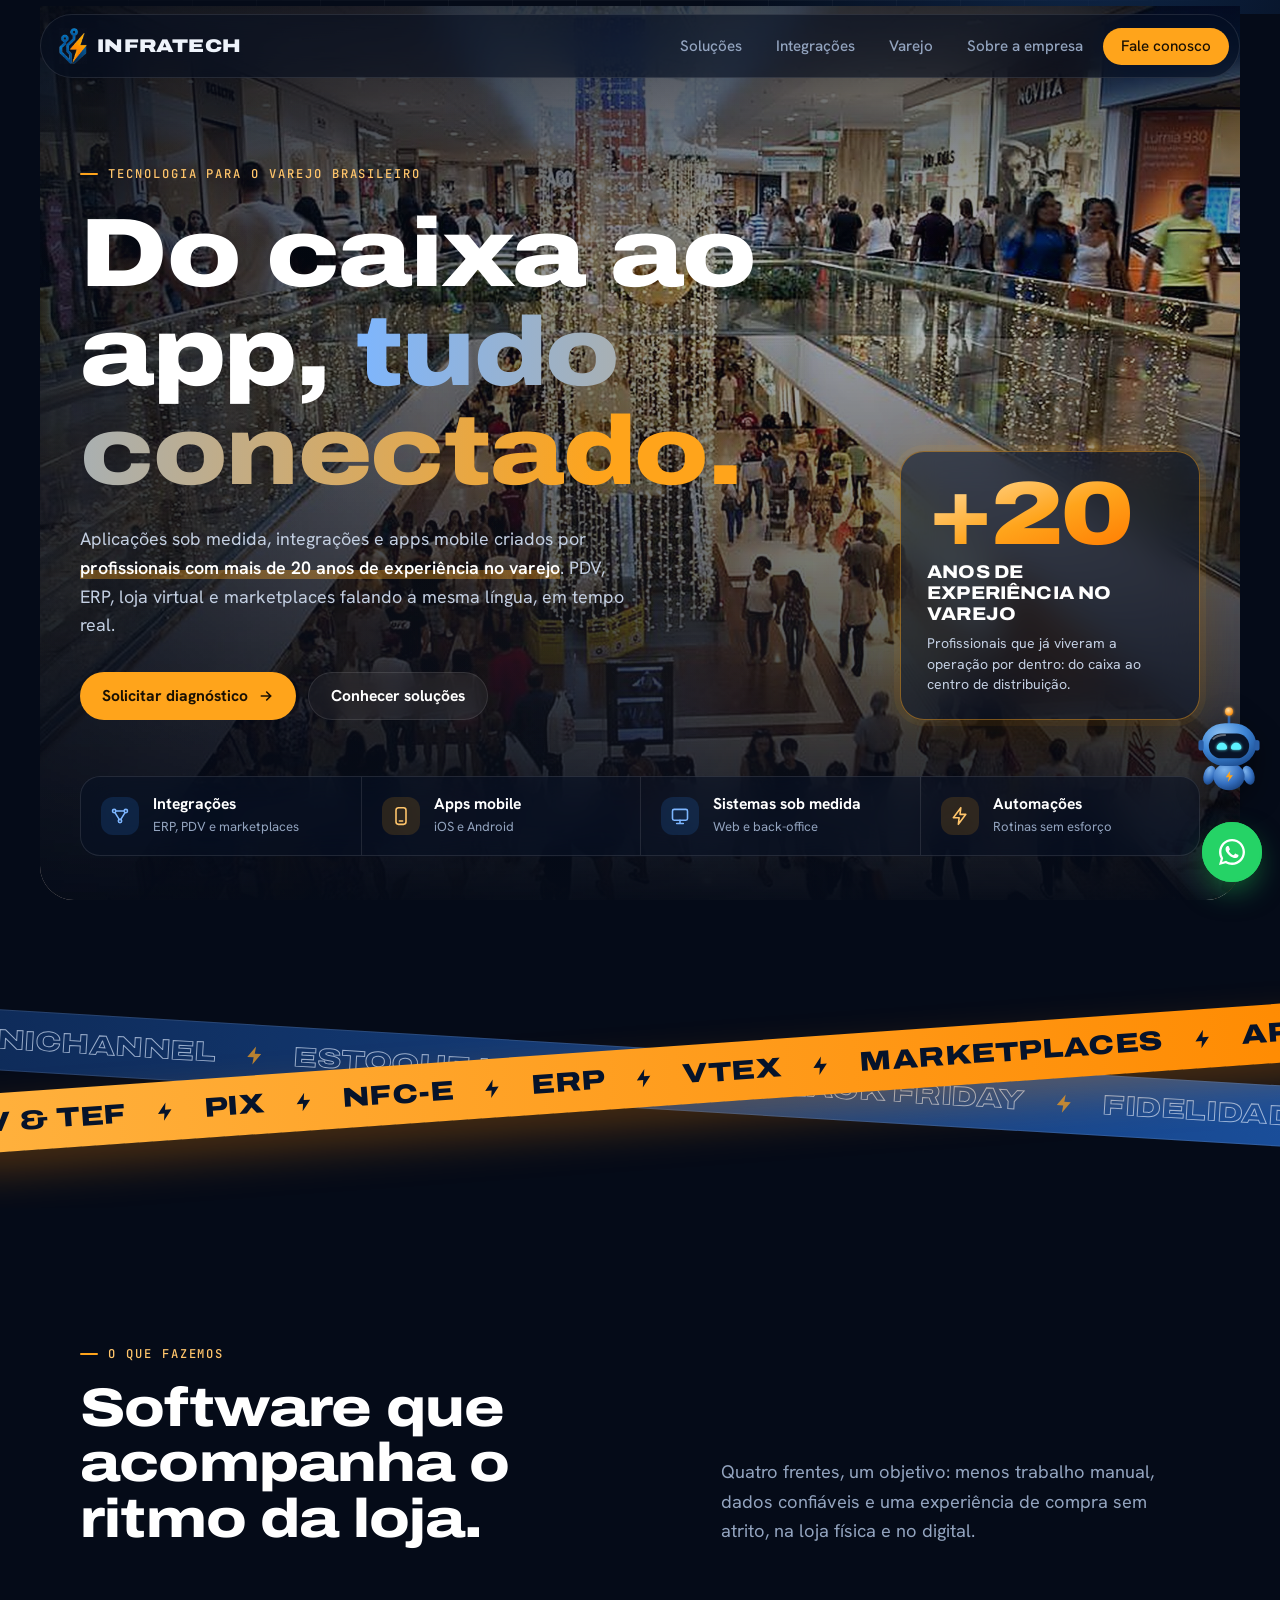
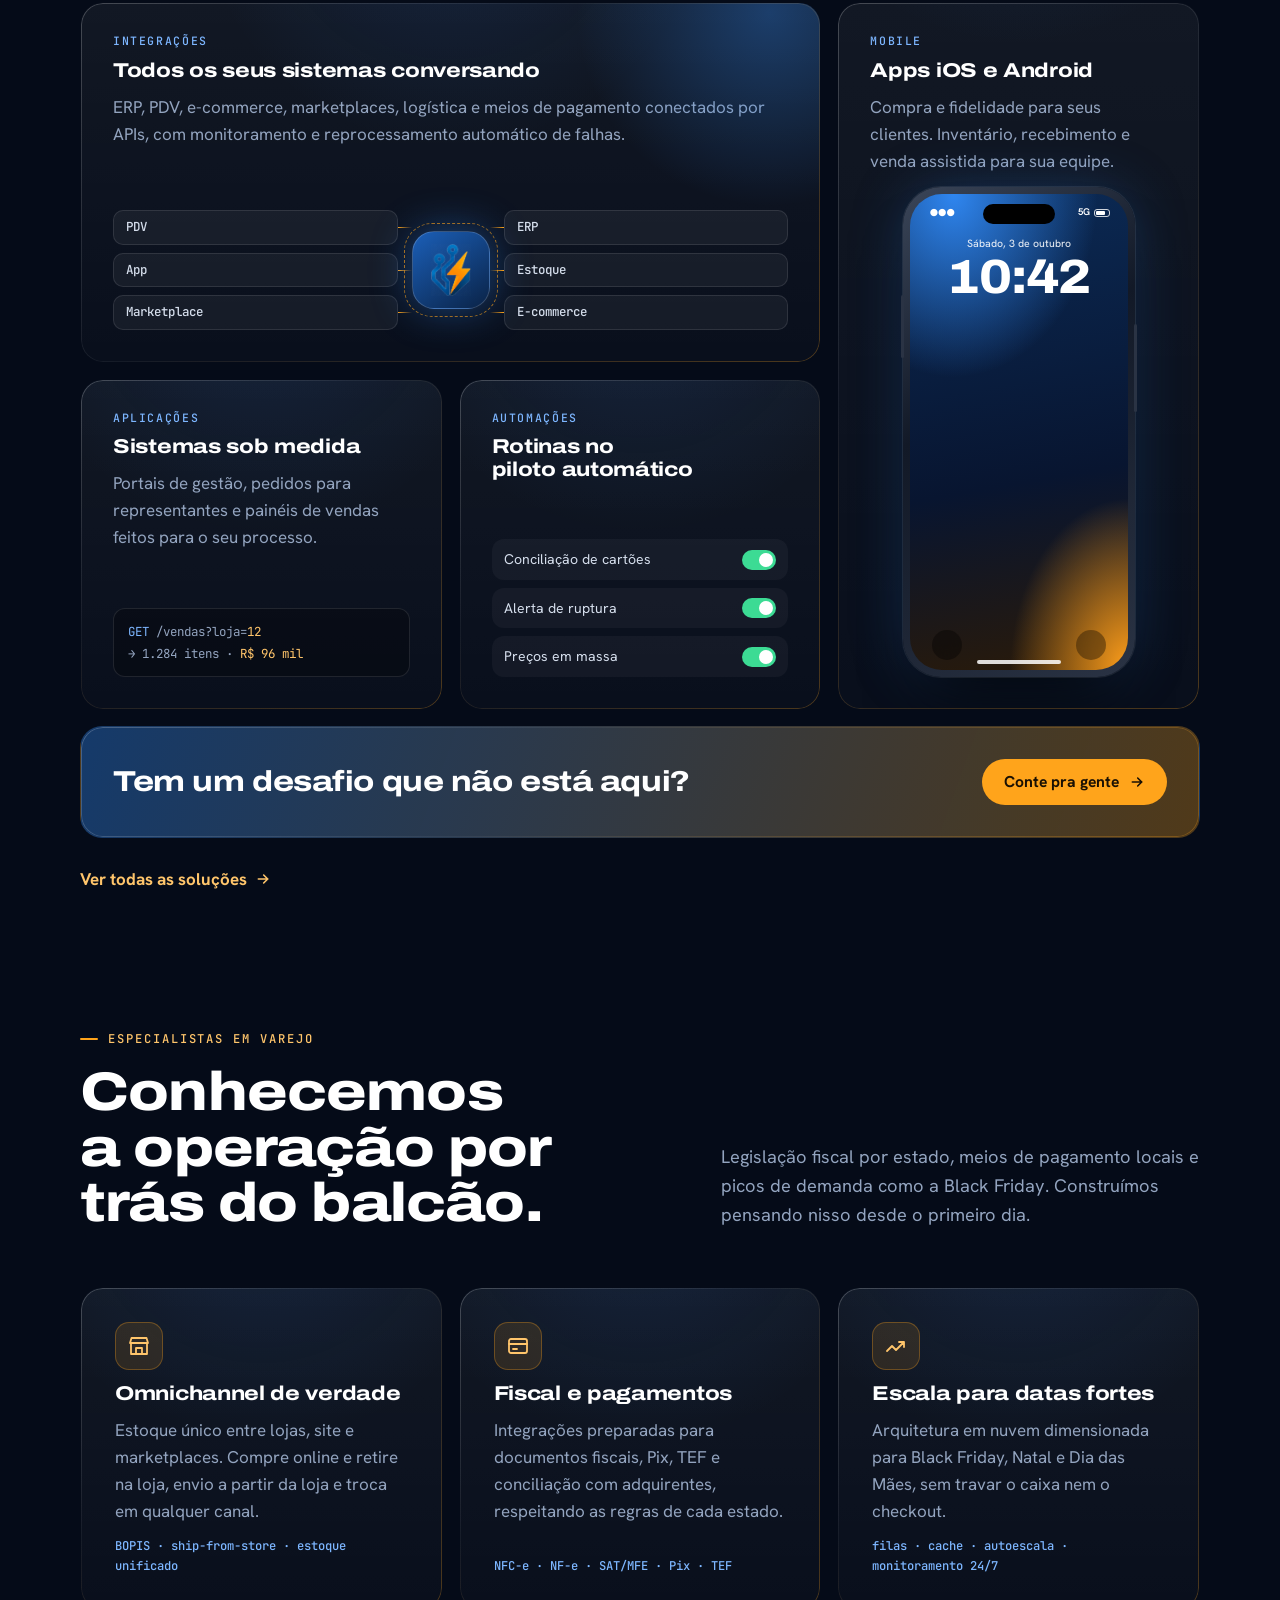
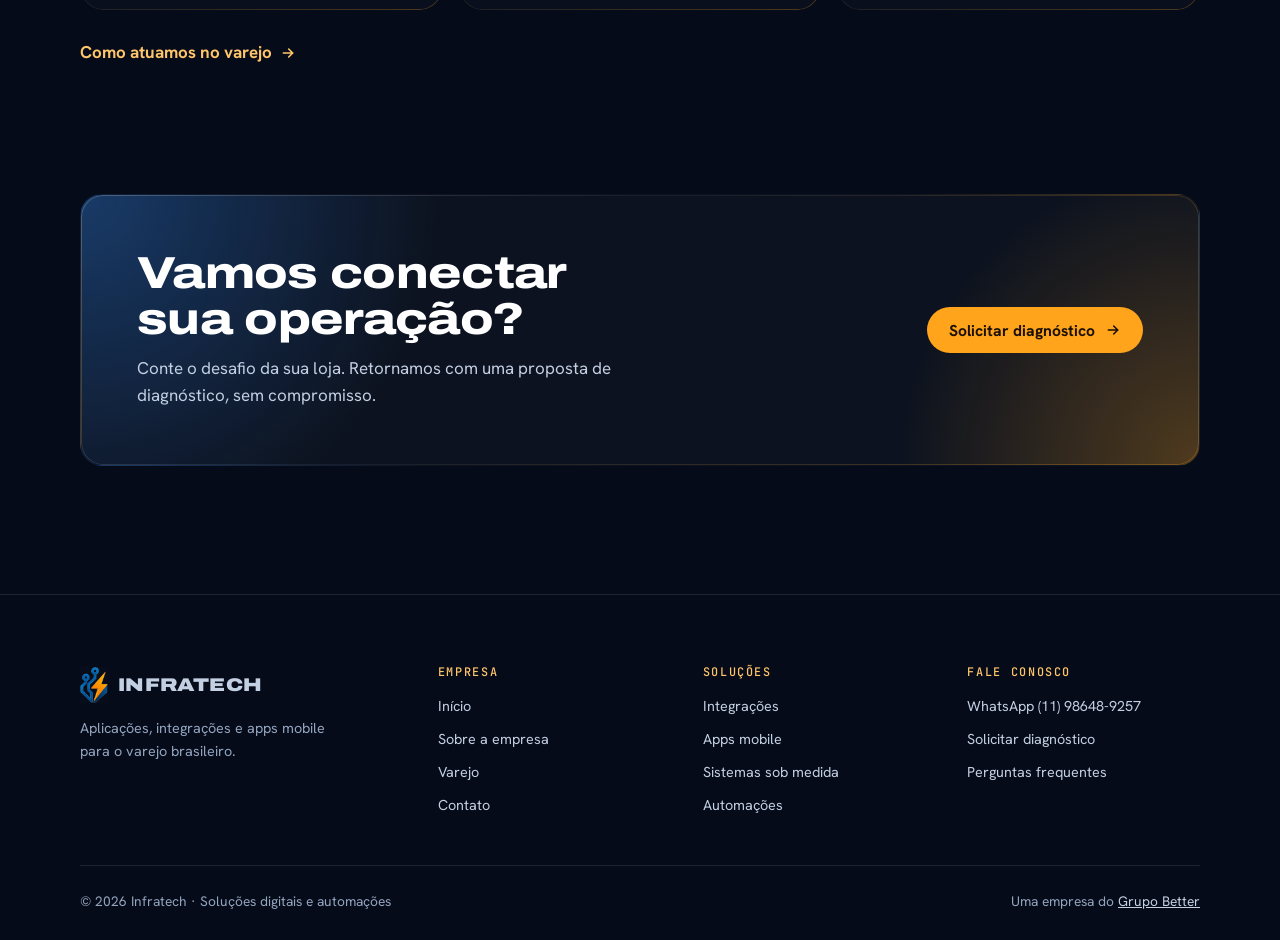
==== index.html @ d36007a4 "Site Infratech: versão para Netlify Páginas estáticas, assistente com IA em netlify/functions/chat.m" ====
<!doctype html>
<html lang="pt-BR">
<head>
<meta charset="utf-8">
<meta name="viewport" content="width=device-width, initial-scale=1, viewport-fit=cover">
<title>Infratech — Soluções Digitais e Automações para o Varejo</title>
<meta name="description" content="Infratech desenvolve aplicações, integrações e aplicativos mobile para o varejo brasileiro: PDV, ERP, e-commerce, marketplaces, Pix e NFC-e conectados.">
<meta property="og:title" content="Infratech — Soluções Digitais e Automações para o Varejo">
<meta property="og:description" content="Infratech desenvolve aplicações, integrações e aplicativos mobile para o varejo brasileiro: PDV, ERP, e-commerce, marketplaces, Pix e NFC-e conectados.">
<meta property="og:type" content="website">
<meta property="og:locale" content="pt_BR">
<meta name="theme-color" content="#050B18">
<link rel="icon" type="image/png" href="assets/favicon.png">
<link rel="preconnect" href="https://fonts.googleapis.com">
<link rel="preconnect" href="https://fonts.gstatic.com" crossorigin>
<link rel="stylesheet" href="https://fonts.googleapis.com/css2?family=Archivo:wdth,wght@100..125,500..900&family=Hanken+Grotesk:wght@400;500;600&family=JetBrains+Mono:wght@400;500&display=swap">
<link rel="stylesheet" href="assets/css/style.css">
</head>
<body>
<div class="aura" aria-hidden="true"></div>

<header>
  <div class="nav">
    <a class="brand" href="index.html" aria-label="Infratech, página inicial">
      <img src="assets/icone-infratech.png" alt="" width="28" height="36">
      <b>INFRATECH</b>
    </a>
    <nav class="links" id="menu" aria-label="Principal">
      <a href="solucoes.html">Soluções</a>
      <a href="integracoes.html">Integrações</a>
      <a href="varejo.html">Varejo</a>
      <a href="sobre.html">Sobre a empresa</a>
      <a class="btn btn-volt" href="contato.html">Fale conosco</a>
    </nav>
    <button class="menu-btn" type="button" aria-label="Abrir menu" aria-controls="menu" aria-expanded="false">
      <svg class="ic-menu" viewBox="0 0 24 24"><path d="M4 7h16M4 12h16M4 17h16"/></svg>
      <svg class="ic-close" viewBox="0 0 24 24"><path d="M6 6l12 12M18 6L6 18"/></svg>
    </button>
  </div>
</header>

<main>
  <div class="hero">
    <div class="stage">
      <div class="stage-media" aria-hidden="true">
        <div class="zoom"><img class="base" src="assets/banner-shopping.jpg" alt=""><canvas class="twinkle"></canvas></div>
        <!-- Opcional: salve um vídeo em assets/banner-shopping.mp4 e ele substitui a foto automaticamente -->
        <video id="banner-video" autoplay muted loop playsinline preload="metadata" poster="assets/banner-shopping.jpg">
          <source src="assets/banner-shopping.mp4" type="video/mp4">
        </video>
      </div>
      <div class="streaks" aria-hidden="true"></div>

      <div class="hero-in">
        <div class="hero-top">
        <div>
          <p class="eyebrow">Tecnologia para o varejo brasileiro</p>
          <h1>Do caixa ao app, <span class="grad">tudo conectado.</span></h1>
          <p class="lede">Aplicações sob medida, integrações e apps mobile criados por <strong>profissionais com mais de 20 anos de experiência no varejo</strong>. PDV, ERP, loja virtual e marketplaces falando a mesma língua, em tempo real.</p>
          <div class="cta-row">
            <a class="btn btn-volt" href="contato.html">Solicitar diagnóstico
              <svg width="16" height="16" viewBox="0 0 24 24" fill="none" stroke="currentColor" stroke-width="2.4" stroke-linecap="round" aria-hidden="true"><path d="M5 12h14M13 6l6 6-6 6"/></svg></a>
            <a class="btn btn-glass" href="solucoes.html">Conhecer soluções</a>
          </div>
        </div>
          <aside class="xp" aria-label="Mais de 20 anos de experiência no varejo">
            <span class="xp-num">+20</span>
            <span class="xp-txt"><b>anos de experiência no varejo</b><small>Profissionais que já viveram a operação por dentro: do caixa ao centro de distribuição.</small></span>
          </aside>
        </div>

        <nav class="pillars" aria-label="Serviços">
          <a href="integracoes.html"><svg viewBox="0 0 24 24"><circle cx="5" cy="6" r="2"/><circle cx="19" cy="6" r="2"/><circle cx="12" cy="18" r="2"/><path d="M7 6h10M6 8l5 8M18 8l-5 8"/></svg><span><b>Integrações</b><small>ERP, PDV e marketplaces</small></span></a>
          <a href="solucoes.html#mobile"><svg viewBox="0 0 24 24"><rect x="6" y="2" width="12" height="20" rx="3"/><path d="M10 18h4"/></svg><span><b>Apps mobile</b><small>iOS e Android</small></span></a>
          <a href="solucoes.html#sistemas"><svg viewBox="0 0 24 24"><rect x="3" y="4" width="18" height="13" rx="2"/><path d="M8 21h8M12 17v4"/></svg><span><b>Sistemas sob medida</b><small>Web e back-office</small></span></a>
          <a href="solucoes.html#automacoes"><svg viewBox="0 0 24 24"><path d="M13 2L4 14h7l-1 8 9-12h-7l1-8z"/></svg><span><b>Automações</b><small>Rotinas sem esforço</small></span></a>
        </nav>
      </div>
    </div>
  </div>


  <div class="bands" role="img" aria-label="Tecnologias: PDV, TEF, Pix, NFC-e, ERP, VTEX, marketplaces, apps mobile e APIs">
    <div class="band back" aria-hidden="true"><div class="row"><span>Omnichannel</span><svg viewBox="0 0 24 24" aria-hidden="true"><path d="M13 2L4 14h7l-1 8 9-12h-7l1-8z"/></svg><span>Estoque unificado</span><svg viewBox="0 0 24 24" aria-hidden="true"><path d="M13 2L4 14h7l-1 8 9-12h-7l1-8z"/></svg><span>Black Friday</span><svg viewBox="0 0 24 24" aria-hidden="true"><path d="M13 2L4 14h7l-1 8 9-12h-7l1-8z"/></svg><span>Fidelidade</span><svg viewBox="0 0 24 24" aria-hidden="true"><path d="M13 2L4 14h7l-1 8 9-12h-7l1-8z"/></svg><span>Conciliação</span><svg viewBox="0 0 24 24" aria-hidden="true"><path d="M13 2L4 14h7l-1 8 9-12h-7l1-8z"/></svg><span>Dashboards</span><svg viewBox="0 0 24 24" aria-hidden="true"><path d="M13 2L4 14h7l-1 8 9-12h-7l1-8z"/></svg><span>Nuvem</span><svg viewBox="0 0 24 24" aria-hidden="true"><path d="M13 2L4 14h7l-1 8 9-12h-7l1-8z"/></svg><span>Automação</span><svg viewBox="0 0 24 24" aria-hidden="true"><path d="M13 2L4 14h7l-1 8 9-12h-7l1-8z"/></svg><span aria-hidden="true">Omnichannel</span><svg viewBox="0 0 24 24" aria-hidden="true"><path d="M13 2L4 14h7l-1 8 9-12h-7l1-8z"/></svg><span aria-hidden="true">Estoque unificado</span><svg viewBox="0 0 24 24" aria-hidden="true"><path d="M13 2L4 14h7l-1 8 9-12h-7l1-8z"/></svg><span aria-hidden="true">Black Friday</span><svg viewBox="0 0 24 24" aria-hidden="true"><path d="M13 2L4 14h7l-1 8 9-12h-7l1-8z"/></svg><span aria-hidden="true">Fidelidade</span><svg viewBox="0 0 24 24" aria-hidden="true"><path d="M13 2L4 14h7l-1 8 9-12h-7l1-8z"/></svg><span aria-hidden="true">Conciliação</span><svg viewBox="0 0 24 24" aria-hidden="true"><path d="M13 2L4 14h7l-1 8 9-12h-7l1-8z"/></svg><span aria-hidden="true">Dashboards</span><svg viewBox="0 0 24 24" aria-hidden="true"><path d="M13 2L4 14h7l-1 8 9-12h-7l1-8z"/></svg><span aria-hidden="true">Nuvem</span><svg viewBox="0 0 24 24" aria-hidden="true"><path d="M13 2L4 14h7l-1 8 9-12h-7l1-8z"/></svg><span aria-hidden="true">Automação</span><svg viewBox="0 0 24 24" aria-hidden="true"><path d="M13 2L4 14h7l-1 8 9-12h-7l1-8z"/></svg></div></div>
    <div class="band front" aria-hidden="true"><div class="row"><span>PDV & TEF</span><svg viewBox="0 0 24 24" aria-hidden="true"><path d="M13 2L4 14h7l-1 8 9-12h-7l1-8z"/></svg><span>Pix</span><svg viewBox="0 0 24 24" aria-hidden="true"><path d="M13 2L4 14h7l-1 8 9-12h-7l1-8z"/></svg><span>NFC-e</span><svg viewBox="0 0 24 24" aria-hidden="true"><path d="M13 2L4 14h7l-1 8 9-12h-7l1-8z"/></svg><span>ERP</span><svg viewBox="0 0 24 24" aria-hidden="true"><path d="M13 2L4 14h7l-1 8 9-12h-7l1-8z"/></svg><span>VTEX</span><svg viewBox="0 0 24 24" aria-hidden="true"><path d="M13 2L4 14h7l-1 8 9-12h-7l1-8z"/></svg><span>Marketplaces</span><svg viewBox="0 0 24 24" aria-hidden="true"><path d="M13 2L4 14h7l-1 8 9-12h-7l1-8z"/></svg><span>Apps mobile</span><svg viewBox="0 0 24 24" aria-hidden="true"><path d="M13 2L4 14h7l-1 8 9-12h-7l1-8z"/></svg><span>APIs</span><svg viewBox="0 0 24 24" aria-hidden="true"><path d="M13 2L4 14h7l-1 8 9-12h-7l1-8z"/></svg><span aria-hidden="true">PDV & TEF</span><svg viewBox="0 0 24 24" aria-hidden="true"><path d="M13 2L4 14h7l-1 8 9-12h-7l1-8z"/></svg><span aria-hidden="true">Pix</span><svg viewBox="0 0 24 24" aria-hidden="true"><path d="M13 2L4 14h7l-1 8 9-12h-7l1-8z"/></svg><span aria-hidden="true">NFC-e</span><svg viewBox="0 0 24 24" aria-hidden="true"><path d="M13 2L4 14h7l-1 8 9-12h-7l1-8z"/></svg><span aria-hidden="true">ERP</span><svg viewBox="0 0 24 24" aria-hidden="true"><path d="M13 2L4 14h7l-1 8 9-12h-7l1-8z"/></svg><span aria-hidden="true">VTEX</span><svg viewBox="0 0 24 24" aria-hidden="true"><path d="M13 2L4 14h7l-1 8 9-12h-7l1-8z"/></svg><span aria-hidden="true">Marketplaces</span><svg viewBox="0 0 24 24" aria-hidden="true"><path d="M13 2L4 14h7l-1 8 9-12h-7l1-8z"/></svg><span aria-hidden="true">Apps mobile</span><svg viewBox="0 0 24 24" aria-hidden="true"><path d="M13 2L4 14h7l-1 8 9-12h-7l1-8z"/></svg><span aria-hidden="true">APIs</span><svg viewBox="0 0 24 24" aria-hidden="true"><path d="M13 2L4 14h7l-1 8 9-12h-7l1-8z"/></svg></div></div>
  </div>


  <section>
    <div class="wrap">
      <div class="sec-head reveal">
        <div><p class="eyebrow">O que fazemos</p><h2>Software que acompanha o ritmo da loja.</h2></div>
        <p class="lede">Quatro frentes, um objetivo: menos trabalho manual, dados confiáveis e uma experiência de compra sem atrito, na loja física e no digital.</p>
      </div>
      <div class="bento">
        <article class="glass cell int reveal">
          <span class="tag">Integrações</span>
          <h3>Todos os seus sistemas conversando</h3>
          <p>ERP, PDV, e-commerce, marketplaces, logística e meios de pagamento conectados por APIs, com monitoramento e reprocessamento automático de falhas.</p>
          <div class="mesh" aria-hidden="true">
            <div class="col"><span class="chip">PDV</span><span class="chip">App</span><span class="chip">Marketplace</span></div>
            <div class="hub"><img src="assets/icone-infratech.png" alt=""></div>
            <div class="col"><span class="chip">ERP</span><span class="chip">Estoque</span><span class="chip">E-commerce</span></div>
          </div>
        </article>

        <article class="glass cell mob reveal">
          <span class="tag">Mobile</span>
          <h3>Apps iOS e Android</h3>
          <p>Compra e fidelidade para seus clientes. Inventário, recebimento e venda assistida para sua equipe.</p>
          <div class="phone" aria-hidden="true">
            <div class="screen">
              <div class="island"></div>
              <div class="sbar"><span>●●●</span><span>5G<i></i></span></div>
              <div class="lock"><small>Sábado, 3 de outubro</small><b>10:42</b></div>
              <div class="notes">
                <div class="note p"><span class="ap"><svg viewBox="0 0 24 24"><path d="M13 2L4 14h7l-1 8 9-12h-7l1-8z"/></svg></span><div><div class="hd"><span>Sua Loja</span><span>agora</span></div><p>Você ganhou <em>+120 pontos</em><br><span>Saldo atual: 2.480 pontos</span></p></div></div>
                <div class="note c"><span class="ap"><svg viewBox="0 0 24 24"><path d="M13 2L4 14h7l-1 8 9-12h-7l1-8z"/></svg></span><div><div class="hd"><span>Sua Loja</span><span>agora</span></div><p>Cupom de <em>15% OFF</em> liberado<br><span>Válido na sua próxima compra</span></p></div></div>
                <div class="note d"><span class="ap"><svg viewBox="0 0 24 24"><path d="M9 16.2l-3.5-3.5L4 14.2 9 19.2 20 8.2 18.6 6.8z"/></svg></span><div><div class="hd"><span>Sua Loja</span><span>agora</span></div><p>Pedido pronto para retirada<br><span>Loja Centro · balcão 2</span></p></div></div>
              </div>
              <div class="phone-foot"><span></span><span></span></div>
              <div class="homebar"></div>
            </div>
          </div>
        </article>

        <article class="glass cell app reveal">
          <span class="tag">Aplicações</span>
          <h3>Sistemas sob medida</h3>
          <p>Portais de gestão, pedidos para representantes e painéis de vendas feitos para o seu processo.</p>
          <div class="code" aria-hidden="true"><b>GET</b> /vendas?loja=<em>12</em><br>→ 1.284 itens · <em>R$ 96 mil</em></div>
        </article>

        <article class="glass cell auto reveal">
          <span class="tag">Automações</span>
          <h3>Rotinas no piloto automático</h3>
          <div class="toggles" aria-hidden="true">
            <div>Conciliação de cartões<span class="sw"></span></div>
            <div>Alerta de ruptura<span class="sw"></span></div>
            <div>Preços em massa<span class="sw"></span></div>
          </div>
        </article>

        <a class="glass cell cta-cell reveal" href="contato.html" style="text-decoration:none">
          <h3>Tem um desafio que não está aqui?</h3>
          <span class="btn btn-volt" style="align-self:flex-start">Conte pra gente
            <svg width="16" height="16" viewBox="0 0 24 24" fill="none" stroke="currentColor" stroke-width="2.4" stroke-linecap="round" aria-hidden="true"><path d="M5 12h14M13 6l6 6-6 6"/></svg></span>
        </a>
      </div>
      <a class="more" href="solucoes.html">Ver todas as soluções <svg width="16" height="16" viewBox="0 0 24 24" fill="none" stroke="currentColor" stroke-width="2.4" stroke-linecap="round" aria-hidden="true"><path d="M5 12h14M13 6l6 6-6 6"/></svg></a>
    </div>
  </section>

  <section style="padding-top:0">
    <div class="wrap">
      <div class="sec-head reveal">
        <div><p class="eyebrow">Especialistas em varejo</p><h2>Conhecemos a operação por trás do balcão.</h2></div>
        <p class="lede">Legislação fiscal por estado, meios de pagamento locais e picos de demanda como a Black Friday. Construímos pensando nisso desde o primeiro dia.</p>
      </div>
      <div class="retail">
        <div class="glass reveal">
          <div class="ico"><svg viewBox="0 0 24 24"><path d="M3 9l1.5-5h15L21 9M4 9v11h16V9M3 9h18M9 20v-6h6v6"/></svg></div>
          <h3>Omnichannel de verdade</h3>
          <p>Estoque único entre lojas, site e marketplaces. Compre online e retire na loja, envio a partir da loja e troca em qualquer canal.</p>
          <code>BOPIS · ship-from-store · estoque unificado</code>
        </div>
        <div class="glass reveal">
          <div class="ico"><svg viewBox="0 0 24 24"><rect x="3" y="5" width="18" height="14" rx="2"/><path d="M3 10h18M7 15h4"/></svg></div>
          <h3>Fiscal e pagamentos</h3>
          <p>Integrações preparadas para documentos fiscais, Pix, TEF e conciliação com adquirentes, respeitando as regras de cada estado.</p>
          <code>NFC-e · NF-e · SAT/MFE · Pix · TEF</code>
        </div>
        <div class="glass reveal">
          <div class="ico"><svg viewBox="0 0 24 24"><path d="M3 17l5-5 4 4 8-8M15 8h5v5"/></svg></div>
          <h3>Escala para datas fortes</h3>
          <p>Arquitetura em nuvem dimensionada para Black Friday, Natal e Dia das Mães, sem travar o caixa nem o checkout.</p>
          <code>filas · cache · autoescala · monitoramento 24/7</code>
        </div>
      </div>
      <a class="more" href="varejo.html">Como atuamos no varejo <svg width="16" height="16" viewBox="0 0 24 24" fill="none" stroke="currentColor" stroke-width="2.4" stroke-linecap="round" aria-hidden="true"><path d="M5 12h14M13 6l6 6-6 6"/></svg></a>
    </div>
  </section>

  <section style="padding-top:0">
    <div class="wrap">
      <div class="glass cta-band reveal">
        <div><h2>Vamos conectar sua operação?</h2><p>Conte o desafio da sua loja. Retornamos com uma proposta de diagnóstico, sem compromisso.</p></div>
        <a class="btn btn-volt" href="contato.html">Solicitar diagnóstico <svg width="16" height="16" viewBox="0 0 24 24" fill="none" stroke="currentColor" stroke-width="2.4" stroke-linecap="round" aria-hidden="true"><path d="M5 12h14M13 6l6 6-6 6"/></svg></a>
      </div>
    </div>
  </section>

</main>

<footer>
  <div class="wrap">
    <div class="foot-grid">
      <div>
        <a class="brand" href="index.html"><img src="assets/icone-infratech.png" alt="" width="26" height="34"><b>INFRATECH</b></a>
        <p>Aplicações, integrações e apps mobile para o varejo brasileiro.</p>
      </div>
      <div>
        <h4>Empresa</h4>
        <ul><li><a href="index.html">Início</a></li><li><a href="sobre.html">Sobre a empresa</a></li><li><a href="varejo.html">Varejo</a></li><li><a href="contato.html">Contato</a></li></ul>
      </div>
      <div>
        <h4>Soluções</h4>
        <ul><li><a href="integracoes.html">Integrações</a></li><li><a href="solucoes.html#mobile">Apps mobile</a></li><li><a href="solucoes.html#sistemas">Sistemas sob medida</a></li><li><a href="solucoes.html#automacoes">Automações</a></li></ul>
      </div>
      <div>
        <h4>Fale conosco</h4>
        <ul><li><a href="https://wa.me/5511986489257?text=Ol%C3%A1!%20Vim%20pelo%20site%20da%20Infratech%20e%20gostaria%20de%20saber%20mais." target="_blank" rel="noopener">WhatsApp (11) 98648-9257</a></li><li><a href="contato.html">Solicitar diagnóstico</a></li><li><a href="contato.html#perguntas">Perguntas frequentes</a></li></ul>
      </div>
    </div>
    <div class="foot-bottom"><span>© <span data-ano>2026</span> Infratech · Soluções digitais e automações</span><span class="foot-grupo">Uma empresa do <a href="sobre.html#grupo">Grupo Better</a></span></div>
  </div>
</footer>

<div class="bot-wrap" id="bot">
  <div class="bot-bubble" id="bot-bubble" hidden>Oi! Tire suas dúvidas comigo 👋</div>
  <div class="bot-panel" id="bot-panel" role="dialog" aria-label="Assistente Infratech" hidden>
    <div class="chat-head">
      <span class="chat-ava"><img src="assets/icone-infratech.png" alt=""></span>
      <span><b>Assistente Infratech</b><small><i></i>Online · responde na hora</small></span>
      <button class="bot-close" type="button" aria-label="Fechar">×</button>
    </div>
    <div class="chat-log" id="chat-log" aria-live="polite"></div>
    <div class="chat-chips" id="chat-chips">
      <button type="button">Quais soluções vocês oferecem?</button>
      <button type="button">Vocês atendem meu segmento?</button>
      <button type="button">Como funciona o diagnóstico?</button>
      <button type="button">Quero falar com uma pessoa</button>
    </div>
    <form class="chat-form" id="chat-form">
      <label class="sr" for="chat-input">Sua mensagem</label>
      <input id="chat-input" name="mensagem" type="text" maxlength="600" autocomplete="off" placeholder="Digite sua mensagem…">
      <button type="submit" aria-label="Enviar"><svg viewBox="0 0 24 24" aria-hidden="true"><path d="M4 12l16-8-6 16-2-6-8-2z"/></svg></button>
    </form>
    <p class="chat-note">Assistente com IA, pode cometer erros. <a href="https://wa.me/5511986489257?text=Ol%C3%A1!%20Vim%20pelo%20site%20da%20Infratech%20e%20gostaria%20de%20falar%20com%20um%20especialista." target="_blank" rel="noopener">Falar com uma pessoa</a></p>
  </div>
  <button class="bot" type="button" aria-label="Abrir assistente Infratech" aria-expanded="false" aria-controls="bot-panel">
    <svg viewBox="0 0 120 140" aria-hidden="true">
      <defs>
        <radialGradient id="botHead" cx="35%" cy="25%" r="80%"><stop offset="0" stop-color="#8CC0F2"/><stop offset=".55" stop-color="#3E86D6"/><stop offset="1" stop-color="#1D4F94"/></radialGradient>
        <radialGradient id="botBody" cx="35%" cy="25%" r="85%"><stop offset="0" stop-color="#7DB3EC"/><stop offset=".6" stop-color="#346FC0"/><stop offset="1" stop-color="#173F7A"/></radialGradient>
        <radialGradient id="botTip" cx="40%" cy="35%" r="70%"><stop offset="0" stop-color="#FFE0A8"/><stop offset="1" stop-color="#FF8A00"/></radialGradient>
        <filter id="botGlow" x="-50%" y="-50%" width="200%" height="200%"><feGaussianBlur stdDeviation="2.2" result="b"/><feMerge><feMergeNode in="b"/><feMergeNode in="SourceGraphic"/></feMerge></filter>
      </defs>
      <g class="bot-antenna"><rect x="58" y="12" width="4" height="18" rx="2" fill="#2A5FA8"/><circle class="bot-tip" cx="60" cy="10" r="6" fill="url(#botTip)" filter="url(#botGlow)"/></g>
      <g class="bot-arm l"><ellipse cx="30" cy="108" rx="9" ry="15" fill="url(#botBody)" transform="rotate(18 30 108)"/></g>
      <g class="bot-arm r"><ellipse cx="90" cy="108" rx="9" ry="15" fill="url(#botBody)" transform="rotate(-18 90 108)"/></g>
      <ellipse cx="60" cy="110" rx="24" ry="21" fill="url(#botBody)"/>
      <path d="M62 101l-7 10h5l-2 8 8-11h-5l1-7z" fill="#FFA41B"/>
      <rect x="18" y="28" width="84" height="66" rx="36" fill="url(#botHead)"/>
      <rect x="13" y="54" width="8" height="16" rx="4" fill="#2A5FA8"/><rect x="99" y="54" width="8" height="16" rx="4" fill="#2A5FA8"/>
      <rect x="29" y="44" width="62" height="38" rx="19" fill="#081428"/>
      <path d="M36 52c4-5 12-6 18-6" stroke="rgba(255,255,255,.35)" stroke-width="3" stroke-linecap="round" fill="none"/>
      <g class="bot-eyes" filter="url(#botGlow)">
        <g class="bot-eye"><path d="M41 66c0-5 4-8 8-8s8 3 8 8c0 2-2 3-8 3s-8-1-8-3z" fill="#5CF2FF"/></g>
        <g class="bot-eye"><path d="M63 66c0-5 4-8 8-8s8 3 8 8c0 2-2 3-8 3s-8-1-8-3z" fill="#5CF2FF"/></g>
      </g>
    </svg>
  </button>
  <span class="bot-shadow" aria-hidden="true"></span>
</div>

<a class="wa-float" href="https://wa.me/5511986489257?text=Ol%C3%A1!%20Vim%20pelo%20site%20da%20Infratech%20e%20gostaria%20de%20saber%20mais." target="_blank" rel="noopener" aria-label="Conversar no WhatsApp: (11) 98648-9257">
  <svg viewBox="0 0 32 32" aria-hidden="true"><path d="M16.04 3C8.86 3 3.03 8.82 3.03 16c0 2.3.6 4.54 1.74 6.52L3 29l6.65-1.74A12.95 12.95 0 0 0 16.04 29C23.2 29 29 23.18 29 16S23.2 3 16.04 3zm0 23.62c-1.95 0-3.87-.52-5.54-1.52l-.4-.24-3.95 1.03 1.06-3.85-.26-.4A10.6 10.6 0 0 1 5.4 16c0-5.86 4.77-10.63 10.64-10.63 5.86 0 10.62 4.77 10.62 10.63 0 5.87-4.76 10.62-10.62 10.62zm5.83-7.95c-.32-.16-1.89-.93-2.18-1.04-.3-.1-.5-.16-.72.16-.21.32-.82 1.04-1 1.25-.19.21-.37.24-.69.08-.32-.16-1.35-.5-2.57-1.59-.95-.85-1.59-1.9-1.78-2.21-.18-.32-.02-.5.14-.65.15-.14.32-.37.48-.56.16-.19.21-.32.32-.53.1-.21.05-.4-.03-.56-.08-.16-.72-1.73-.98-2.37-.26-.62-.52-.54-.72-.55h-.61c-.21 0-.56.08-.85.4-.29.32-1.11 1.09-1.11 2.65s1.14 3.08 1.3 3.29c.16.21 2.24 3.42 5.43 4.8.76.33 1.35.52 1.81.67.76.24 1.45.2 2 .12.61-.09 1.89-.77 2.15-1.52.27-.74.27-1.38.19-1.52-.08-.13-.29-.21-.61-.37z"/></svg><span class="wa-tip">Fale no WhatsApp</span>
</a>

<script src="assets/js/main.js"></script>
</body>
</html>
---- assets/css/style.css ----
/* Infratech — estilos compartilhados por todas as páginas */
:root{
  --bg:#050B18;
  --bg-2:#0A1426;
  --glass:rgba(255,255,255,.045);
  --glass-line:rgba(255,255,255,.10);
  --ink:#EEF3FB;
  --muted:#93A4BF;
  --blue:#2F86F0;
  --blue-soft:#7DB6FF;
  --volt:#FFA41B;
  --volt-soft:#FFC56B;
  --ok:#3CDB94;
  --f-display:"Archivo","Arial Narrow",Arial,sans-serif;
  --f-body:"Hanken Grotesk",system-ui,-apple-system,"Segoe UI",Roboto,sans-serif;
  --f-mono:"JetBrains Mono",ui-monospace,SFMono-Regular,Menlo,Consolas,monospace;
  --wrap:1200px;
  --gutter:clamp(16px,4vw,40px);
  --r:22px;
  color-scheme:dark;
}
*{box-sizing:border-box}
[hidden]{display:none!important}
html{scroll-behavior:smooth;background:var(--bg)}
body{margin:0;background:var(--bg);color:var(--ink);font:400 17px/1.6 var(--f-body);-webkit-font-smoothing:antialiased;overflow-x:hidden}
img{max-width:100%;display:block}
a{color:inherit}
:focus-visible{outline:2px solid var(--volt);outline-offset:3px;border-radius:6px}
.wrap{max-width:var(--wrap);margin:0 auto;padding-inline:var(--gutter)}
h1,h2,h3{font-family:var(--f-display);font-stretch:120%;margin:0;text-wrap:balance;line-height:1.02;letter-spacing:-.015em;color:#fff}
h1{font-size:clamp(2.6rem,7vw,5.6rem);font-weight:850}
h2{font-size:clamp(2rem,4.4vw,3.4rem);font-weight:800}
h3{font-size:1.25rem;font-weight:750;line-height:1.15}
p{margin:0}
.grad{background:linear-gradient(92deg,var(--blue-soft) 0%,var(--volt) 85%);-webkit-background-clip:text;background-clip:text;color:transparent}
.eyebrow{display:inline-flex;align-items:center;gap:10px;font:500 .76rem/1 var(--f-mono);letter-spacing:.16em;text-transform:uppercase;color:var(--volt-soft)}
.eyebrow::before{content:"";width:18px;height:2px;background:var(--volt);border-radius:2px}
.lede{font-size:1.14rem;color:var(--muted);max-width:56ch}

/* luzes de fundo */
.aura{position:fixed;inset:0;pointer-events:none;z-index:-1;
  background:radial-gradient(40rem 30rem at 85% -5%,rgba(47,134,240,.22),transparent 60%),
             radial-gradient(34rem 26rem at 0% 45%,rgba(255,164,27,.10),transparent 60%),
             radial-gradient(36rem 30rem at 100% 95%,rgba(47,134,240,.14),transparent 60%)}
.aura::after{content:"";position:absolute;inset:0;
  background-image:linear-gradient(rgba(255,255,255,.035) 1px,transparent 1px),linear-gradient(90deg,rgba(255,255,255,.035) 1px,transparent 1px);
  background-size:64px 64px;-webkit-mask-image:radial-gradient(ellipse at 50% 0%,#000 20%,transparent 70%);mask-image:radial-gradient(ellipse at 50% 0%,#000 20%,transparent 70%)}

/* Navegação flutuante */
header{position:sticky;top:calc(env(safe-area-inset-top,0px) + 14px);z-index:30;padding-inline:var(--gutter);margin-top:14px}
.nav{max-width:var(--wrap);margin:0 auto;display:flex;align-items:center;justify-content:space-between;gap:16px;
  padding:10px 10px 10px 18px;border-radius:999px;background:rgba(8,16,32,.62);backdrop-filter:blur(16px) saturate(1.4);-webkit-backdrop-filter:blur(16px) saturate(1.4);border:1px solid var(--glass-line)}
.brand{display:flex;align-items:center;gap:10px;text-decoration:none}
.brand img{width:28px;height:auto}
.brand b{font:900 1.15rem/1 var(--f-display);font-stretch:125%;letter-spacing:.02em}
.links{display:flex;gap:6px;align-items:center}
.links a{text-decoration:none;color:var(--muted);font-weight:500;font-size:.95rem;padding:9px 14px;border-radius:999px;transition:color .2s,background .2s}
.links a:hover{color:#fff;background:rgba(255,255,255,.06)}
@media (max-width:820px){.links a:not(.btn){display:none}}

.btn{display:inline-flex;align-items:center;gap:10px;font:700 .98rem/1 var(--f-body);text-decoration:none;padding:15px 22px;border-radius:999px;border:0;cursor:pointer;transition:transform .2s,box-shadow .2s,background .2s}
.btn-volt{background:var(--volt);color:#1A1003;box-shadow:0 0 0 0 rgba(255,164,27,0)}
.btn-volt:hover{transform:translateY(-2px);box-shadow:0 10px 30px -6px rgba(255,164,27,.55)}
.links .btn-volt{color:#1A1003;padding:11px 18px}
.links .btn-volt:hover{background:var(--volt-soft);color:#1A1003}
.btn-glass{background:var(--glass);color:#fff;border:1px solid var(--glass-line);backdrop-filter:blur(10px);-webkit-backdrop-filter:blur(10px)}
.btn-glass:hover{background:rgba(255,255,255,.1)}

/* HERO com a foto do shopping */
.hero{padding-inline:var(--gutter);margin-top:-72px}
.stage{position:relative;max-width:1400px;margin:0 auto;min-height:clamp(560px,82vh,780px);border-radius:0 0 34px 34px;overflow:hidden;isolation:isolate;
  display:flex;align-items:flex-end;background:var(--bg-2)}
.stage-media,.stage-media img,.stage-media video{position:absolute;inset:0;width:100%;height:100%;object-fit:cover;max-width:none}
.stage-media .zoom{position:absolute;inset:0;animation:kenburns 14s ease-in-out infinite alternate;transform-origin:50% 55%;will-change:transform}
.stage-media .zoom canvas{position:absolute;inset:0;width:100%;height:100%;mix-blend-mode:screen;pointer-events:none}
@keyframes kenburns{0%{transform:scale(1.04) translate(0,0)}50%{transform:scale(1.12) translate(-1.2%,-.6%)}100%{transform:scale(1.08) translate(1.2%,-1%)}}
.stage video{z-index:1}
.stage video:not([data-ok]){display:none}
.stage::after{content:"";position:absolute;inset:0;z-index:2;
  background:linear-gradient(180deg,rgba(5,11,24,.75) 0%,rgba(5,11,24,.25) 30%,rgba(5,11,24,.55) 62%,rgba(5,11,24,.98) 100%),
             linear-gradient(90deg,rgba(5,11,24,.7),transparent 65%)}
.streaks{position:absolute;inset:0 0 0 52%;z-index:3;pointer-events:none;overflow:hidden}
@media (max-width:900px){.streaks{display:none}}
/* rastros de luz que cruzam o piso, como pessoas passando apressadas */
.streaks i{position:absolute;left:0;height:var(--h,2px);width:var(--l,18%);border-radius:4px;opacity:0;filter:blur(.4px);
  background:linear-gradient(90deg,transparent,var(--c,#FFE2B0) 70%,#fff);box-shadow:0 0 12px var(--c,#FFE2B0);
  animation:trail var(--d,1.8s) cubic-bezier(.4,0,.6,1) infinite;animation-delay:var(--w,0s)}
.streaks i.r{transform:scaleX(-1);animation-name:trail-r}
@keyframes trail{0%{transform:translateX(-30vw);opacity:0}12%{opacity:var(--o,.85)}85%{opacity:var(--o,.85)}100%{transform:translateX(115vw);opacity:0}}
@keyframes trail-r{0%{transform:translateX(115vw) scaleX(-1);opacity:0}12%{opacity:var(--o,.85)}85%{opacity:var(--o,.85)}100%{transform:translateX(-30vw) scaleX(-1);opacity:0}}
/* pulso de luz ambiente, como vitrines e movimento constante */
.stage-media::after{content:"";position:absolute;inset:0;background:radial-gradient(60% 40% at 50% 75%,rgba(255,190,110,.18),transparent 70%);mix-blend-mode:screen;animation:buzz 3.2s ease-in-out infinite alternate}
@keyframes buzz{from{opacity:.35}to{opacity:1}}

.hero-in{position:relative;z-index:4;width:100%;max-width:var(--wrap);margin:0 auto;padding:150px var(--gutter) clamp(28px,4vw,44px);display:grid;gap:clamp(36px,5vw,56px)}
.hero-in>*{min-width:0}
.hero-in h1{margin-top:20px;max-width:13ch;font-size:clamp(2.8rem,7.6vw,6.2rem)}
.hero-in .lede{margin-top:24px;color:#C3CFE2;font-size:clamp(1.05rem,1.4vw,1.2rem)}
.cta-row{display:flex;flex-wrap:wrap;gap:12px;margin-top:32px}

@media (max-width:700px){.hero{padding-inline:0}.stage{border-radius:0 0 26px 26px}}

/* Pilares no rodapé do hero */
.pillars{display:grid;grid-template-columns:repeat(4,1fr);border-radius:20px;overflow:hidden;
  background:rgba(9,18,36,.55);backdrop-filter:blur(18px) saturate(1.3);-webkit-backdrop-filter:blur(18px) saturate(1.3);border:1px solid var(--glass-line)}
.pillars a{display:flex;gap:14px;align-items:center;padding:18px 20px;text-decoration:none;border-left:1px solid var(--glass-line);transition:background .25s;min-width:0}
.pillars a:first-child{border-left:0}
.pillars a:hover{background:rgba(255,255,255,.06)}
.pillars svg{flex:none;width:38px;height:38px;padding:9px;border-radius:12px;background:rgba(47,134,240,.16);stroke:var(--blue-soft);fill:none;stroke-width:1.9;stroke-linecap:round;stroke-linejoin:round}
.pillars a:nth-child(even) svg{background:rgba(255,164,27,.14);stroke:var(--volt-soft)}
.pillars b{display:block;font:700 .98rem/1.2 var(--f-body);color:#fff}
.pillars small{display:block;font-size:.82rem;color:var(--muted);margin-top:3px}
@media (max-width:900px){.pillars{grid-template-columns:repeat(2,1fr)}.pillars a:nth-child(3){border-left:0}.pillars a:nth-child(n+3){border-top:1px solid var(--glass-line)}}
@media (max-width:480px){.pillars a{padding:14px 12px;gap:10px}.pillars small{display:none}.pillars b{font-size:.88rem}.pillars svg{width:32px;height:32px;padding:7px}}

/* Faixas cruzadas de tecnologias */
.bands{position:relative;height:clamp(190px,22vw,260px);margin-top:clamp(24px,4vw,48px);overflow:hidden}
.band{position:absolute;left:-5%;right:-5%;top:50%;overflow:hidden;padding-block:16px}
.band.front{transform:translateY(-50%) rotate(-4deg);z-index:2;
  background:linear-gradient(90deg,#FFB23F,#FF8A00);box-shadow:0 20px 50px -12px rgba(255,138,0,.45)}
.band.back{transform:translateY(-50%) rotate(3.4deg);background:linear-gradient(90deg,#0E2A57,#1A4F9C);border-block:1px solid var(--glass-line)}
.band .row{display:flex;align-items:center;gap:28px;width:max-content;animation:slide 40s linear infinite}
.band.back .row{animation-direction:reverse;animation-duration:55s}
.band .row span{font:850 clamp(1.15rem,2.2vw,1.7rem)/1 var(--f-display);font-stretch:125%;text-transform:uppercase;letter-spacing:.02em;white-space:nowrap}
.band.front .row span{color:#06132A}
.band.back .row span{color:transparent;-webkit-text-stroke:1px rgba(214,228,250,.7)}
.band .row svg{flex:none;width:22px;height:22px}
.band.front .row svg{fill:#06132A}
.band.back .row svg{fill:var(--volt);opacity:.7}
@keyframes slide{to{transform:translateX(-50%)}}

/* Seções */
section{padding-block:clamp(72px,10vw,128px)}
.sec-head{display:grid;grid-template-columns:1.1fr .9fr;gap:20px 56px;align-items:end;margin-bottom:clamp(36px,5vw,56px)}
.sec-head>*{min-width:0}
.sec-head h2{margin-top:16px}
@media (max-width:820px){.sec-head{grid-template-columns:1fr}}

.glass{background:radial-gradient(420px circle at var(--mx,50%) var(--my,-30%),rgba(47,134,240,.13),transparent 60%),linear-gradient(180deg,rgba(255,255,255,.055),rgba(255,255,255,.02));
  border:1px solid transparent;border-radius:var(--r);position:relative;overflow:hidden;
  background-clip:padding-box}
.glass::after{content:"";position:absolute;inset:0;border-radius:inherit;padding:1px;pointer-events:none;
  background:linear-gradient(140deg,rgba(255,255,255,.22),rgba(255,255,255,.05) 40%,rgba(255,164,27,.28));
  -webkit-mask:linear-gradient(#000 0 0) content-box,linear-gradient(#000 0 0);-webkit-mask-composite:xor;mask-composite:exclude}
.glass:hover::after{background:linear-gradient(140deg,rgba(125,182,255,.6),rgba(255,255,255,.08) 45%,rgba(255,164,27,.55))}

/* Bento de serviços */
.bento{display:grid;grid-template-columns:repeat(6,1fr);gap:16px}
.cell{padding:clamp(22px,2.6vw,32px);display:flex;flex-direction:column;gap:12px;min-width:0;transition:transform .3s,border-color .3s}
.cell:hover{transform:translateY(-4px)}
.cell .tag{font:500 .72rem/1 var(--f-mono);letter-spacing:.14em;text-transform:uppercase;color:var(--blue-soft)}
.cell p{color:var(--muted)}
.cell.int{grid-column:span 4}
.cell.mob{grid-column:span 2;grid-row:span 2}
.cell.app,.cell.auto{grid-column:span 2}
.cell.cta-cell{grid-column:span 6;flex-direction:row;flex-wrap:wrap;align-items:center;background:linear-gradient(110deg,rgba(47,134,240,.38),rgba(255,164,27,.30));justify-content:space-between}
.cell.cta-cell h3{font-size:clamp(1.3rem,2.4vw,1.8rem)}
.cell.int::before{content:"";position:absolute;width:420px;height:420px;right:-160px;top:-200px;background:radial-gradient(circle,rgba(47,134,240,.35),transparent 65%);pointer-events:none}
@media (max-width:980px){.bento{grid-template-columns:repeat(2,1fr)}.cell.int,.cell.mob,.cell.app,.cell.auto,.cell.cta-cell{grid-column:span 2;grid-row:auto}}
@media (min-width:600px) and (max-width:980px){.cell.app,.cell.auto{grid-column:span 1}}

/* diagrama de integração */
.mesh{margin-top:auto;display:grid;grid-template-columns:1fr auto 1fr;align-items:center;gap:14px;padding-top:12px}
.mesh .col{display:grid;gap:8px}
.chip{font:500 .78rem/1 var(--f-mono);padding:10px 12px;border-radius:10px;background:rgba(255,255,255,.05);border:1px solid var(--glass-line);color:#D5DEEC;position:relative}
.chip::after{content:"";position:absolute;top:50%;width:14px;height:1px;background:linear-gradient(90deg,var(--volt),transparent)}
.mesh .col:first-child .chip::after{right:-15px}
.mesh .col:last-child .chip::after{left:-15px;transform:scaleX(-1)}
.hub{width:78px;height:78px;border-radius:22px;display:grid;place-items:center;background:linear-gradient(145deg,#1B5FB8,#0A2347);border:1px solid rgba(255,255,255,.18);position:relative;box-shadow:0 0 40px rgba(47,134,240,.45)}
.hub img{width:40px}
.hub::after{content:"";position:absolute;inset:-9px;border-radius:28px;border:1.5px dashed rgba(255,164,27,.6);animation:spin 18s linear infinite}
@keyframes spin{to{transform:rotate(360deg)}}
@media (max-width:520px){.mesh{grid-template-columns:1fr}.hub{margin:6px auto}.chip::after{display:none}}

/* celular: tela de bloqueio com notificações chegando em sequência */
.phone{position:relative;margin:auto auto 0;width:min(232px,86%);aspect-ratio:9/19;border-radius:38px;padding:7px;
  background:linear-gradient(145deg,#3A4558,#121927 40%,#2A3344);box-shadow:0 0 0 1px rgba(255,255,255,.08),0 40px 60px -25px rgba(0,0,0,.85),0 0 60px -10px rgba(47,134,240,.35)}
.phone::before,.phone::after{content:"";position:absolute;width:3px;border-radius:2px;background:#2A3344}
.phone::before{left:-2px;top:22%;height:13%}
.phone::after{right:-2px;top:28%;height:18%}
.screen{position:relative;height:100%;border-radius:32px;overflow:hidden;padding:10px 10px 0;display:flex;flex-direction:column;
  background:radial-gradient(120% 70% at 20% 0%,#2F86F0 0%,transparent 55%),radial-gradient(90% 60% at 100% 100%,#FF9F1C 0%,transparent 60%),linear-gradient(170deg,#0B2A55,#081530 60%,#2A1A08)}
.island{width:72px;height:20px;border-radius:12px;background:#000;margin:0 auto}
.sbar{position:absolute;top:13px;left:20px;right:18px;display:flex;justify-content:space-between;font:600 .6rem/1 var(--f-body);color:#fff}
.sbar i{display:inline-block;width:16px;height:8px;border:1px solid rgba(255,255,255,.8);border-radius:3px;position:relative;vertical-align:middle;margin-left:4px}
.sbar i::after{content:"";position:absolute;inset:1px 4px 1px 1px;background:#fff;border-radius:1px}
.lock{text-align:center;color:#fff;margin-top:14px}
.lock small{display:block;font:500 .66rem/1 var(--f-body);opacity:.85}
.lock b{display:block;font:800 3rem/1 var(--f-display);font-stretch:110%;letter-spacing:-.02em;margin-top:4px;font-variant-numeric:tabular-nums}
.notes{display:grid;gap:7px;margin-top:16px}
.note{display:grid;grid-template-columns:28px 1fr;gap:8px;align-items:start;padding:9px 10px;border-radius:16px;
  background:rgba(240,245,255,.16);backdrop-filter:blur(14px) saturate(1.4);-webkit-backdrop-filter:blur(14px) saturate(1.4);border:1px solid rgba(255,255,255,.14);color:#fff;
  animation:note 10s cubic-bezier(.2,.8,.2,1) infinite both}
.note .ap{width:28px;height:28px;border-radius:8px;display:grid;place-items:center;background:linear-gradient(145deg,#2F86F0,#0B2A55)}
.note .ap svg{width:15px;height:15px;fill:#FFB23F}
.note.c .ap{background:linear-gradient(145deg,#FFB23F,#FF8A00)}
.note.c .ap svg{fill:#0B2A55}
.note.d .ap{background:linear-gradient(145deg,#3CDB94,#14915A)}
.note.d .ap svg{fill:#fff}
.note .hd{display:flex;justify-content:space-between;font:600 .56rem/1 var(--f-body);opacity:.75;text-transform:uppercase;letter-spacing:.04em}
.note p{font:600 .7rem/1.25 var(--f-body);color:#fff;margin-top:4px}
.note p span{font-weight:400;opacity:.85}
.note p em{font-style:normal;color:#FFC56B}
.note.c{animation-delay:1.6s}
.note.d{animation-delay:3.2s}
@keyframes note{
  0%{opacity:0;transform:translateY(-14px) scale(.92)}
  6%,82%{opacity:1;transform:none}
  92%,100%{opacity:0;transform:translateY(-6px) scale(.97)}}
.phone-foot{margin-top:auto;display:flex;justify-content:space-between;align-items:center;padding:0 12px 10px}
.phone-foot span{width:30px;height:30px;border-radius:50%;background:rgba(0,0,0,.35);backdrop-filter:blur(8px);-webkit-backdrop-filter:blur(8px)}
.homebar{position:absolute;bottom:6px;left:50%;width:84px;height:4px;margin-left:-42px;border-radius:4px;background:rgba(255,255,255,.85)}

/* automação: interruptores */
.toggles{display:grid;gap:8px;margin-top:auto;padding-top:8px}
.toggles div{display:flex;justify-content:space-between;align-items:center;font-size:.88rem;color:#D5DEEC;padding:9px 12px;border-radius:12px;background:rgba(255,255,255,.04)}
.sw{width:34px;height:20px;border-radius:20px;background:var(--ok);position:relative;flex:none}
.sw::after{content:"";position:absolute;top:3px;right:3px;width:14px;height:14px;border-radius:50%;background:#fff}

.code{margin-top:auto;font:400 .78rem/1.7 var(--f-mono);color:var(--muted);background:rgba(0,0,0,.25);border:1px solid var(--glass-line);border-radius:12px;padding:12px 14px;overflow-x:auto}
.code b{color:var(--blue-soft);font-weight:400}.code em{color:var(--volt-soft);font-style:normal}

/* Varejo */
.retail{display:grid;grid-template-columns:repeat(3,1fr);gap:16px}
.retail .glass{padding:clamp(24px,2.8vw,34px);display:flex;flex-direction:column;gap:12px}
.retail .ico{width:48px;height:48px;border-radius:14px;display:grid;place-items:center;background:rgba(255,164,27,.12);border:1px solid rgba(255,164,27,.3)}
.retail .ico svg{width:24px;height:24px;stroke:var(--volt-soft);fill:none;stroke-width:1.8;stroke-linecap:round;stroke-linejoin:round}
.retail p{color:var(--muted)}
.retail code{margin-top:auto;font:500 .76rem/1.6 var(--f-mono);color:var(--blue-soft)}
@media (max-width:900px){.retail{grid-template-columns:1fr}}

/* Processo */
.timeline{display:grid;grid-template-columns:repeat(4,1fr);gap:16px;position:relative}
.timeline::before{content:"";position:absolute;left:0;right:0;top:23px;height:2px;background:linear-gradient(90deg,var(--blue),var(--volt));opacity:.6}
.tl{display:grid;gap:12px;align-content:start;position:relative}
.tl .n{width:48px;height:48px;border-radius:50%;display:grid;place-items:center;background:var(--bg);border:2px solid var(--blue);font:600 .85rem/1 var(--f-mono);color:#fff}
.tl:nth-child(3) .n{border-color:#B9944A}.tl:nth-child(4) .n{border-color:var(--volt)}
.tl p{color:var(--muted);font-size:.97rem}
.tl small{font:500 .74rem/1 var(--f-mono);color:var(--volt-soft)}
@media (max-width:900px){.timeline{grid-template-columns:repeat(2,1fr);row-gap:36px}.timeline::before{display:none}}
@media (max-width:520px){.timeline{grid-template-columns:1fr}}

/* Contato */
.contact{display:grid;grid-template-columns:.9fr 1.1fr;gap:clamp(32px,5vw,72px);align-items:start}
.contact>*{min-width:0}
.contact .lede{margin-top:18px}
.checks{list-style:none;padding:0;margin:28px 0 0;display:grid;gap:12px}
.checks li{display:flex;gap:12px;align-items:center;color:#C3CFE2}
.checks li::before{content:"✓";flex:none;width:24px;height:24px;border-radius:8px;display:grid;place-items:center;background:var(--volt);color:#1A1003;font:800 .78rem/1 var(--f-body)}
form.glass{padding:clamp(22px,3vw,36px);display:grid;gap:16px;box-shadow:0 0 0 1px rgba(255,255,255,.02),0 40px 80px -30px rgba(47,134,240,.35)}
.row{display:grid;grid-template-columns:1fr 1fr;gap:16px}
@media (max-width:560px){.row{grid-template-columns:1fr}}
@media (max-width:860px){.contact{grid-template-columns:1fr}}
label{display:grid;gap:7px;font-weight:600;font-size:.9rem;color:#D5DEEC}
input,select,textarea{font:400 1rem/1.4 var(--f-body);color:var(--ink);background:rgba(0,0,0,.28);border:1px solid var(--glass-line);border-radius:12px;padding:13px 14px;width:100%}
input::placeholder,textarea::placeholder{color:#62738E}
select option{background:var(--bg-2)}
input:focus,select:focus,textarea:focus{outline:none;border-color:var(--blue);box-shadow:0 0 0 3px rgba(47,134,240,.25)}
textarea{min-height:120px;resize:vertical}
.form-foot{display:flex;flex-wrap:wrap;gap:14px;align-items:center;justify-content:space-between}
.form-foot small{color:var(--muted);font-size:.82rem;max-width:34ch}
#status{font-weight:600;font-size:.95rem;min-height:1px}
#status.ok{color:var(--ok)}#status.err{color:#FF7A7A}
.hp{position:absolute;left:-9999px}

footer{border-top:1px solid var(--glass-line);padding-block:36px;color:var(--muted);font-size:.9rem}
.foot{display:flex;flex-wrap:wrap;gap:16px 32px;justify-content:space-between;align-items:center}

/* revelar ao rolar: visível por padrão, anima apenas se o JS ativar */
.js .reveal{opacity:0;transform:translateY(24px);transition:opacity .7s ease,transform .7s ease}
.js .reveal.in{opacity:1;transform:none}


/* ===== Navegação entre páginas ===== */
.links a[aria-current="page"]{color:#fff;background:rgba(255,255,255,.08)}
.menu-btn{display:none;width:44px;height:44px;border-radius:50%;border:1px solid var(--glass-line);background:var(--glass);color:#fff;cursor:pointer;place-items:center}
.menu-btn svg{width:20px;height:20px;stroke:currentColor;stroke-width:2;fill:none;stroke-linecap:round}
.menu-btn .ic-close{display:none}
@media (max-width:820px){
  .menu-btn{display:grid}
  .nav{position:relative;padding:8px 8px 8px 16px}
  .links{display:none;position:absolute;top:calc(100% + 10px);left:0;right:0;flex-direction:column;align-items:stretch;gap:4px;padding:10px;border-radius:22px;
    background:#08101F;border:1px solid var(--glass-line);box-shadow:0 30px 60px -20px rgba(0,0,0,.8)}
  .links a:not(.btn){display:block;padding:14px 16px;font-size:1.05rem;border-radius:14px}
  .links .btn{justify-content:center;margin-top:6px;padding:15px}
  header.open .links{display:flex}
  header.open .menu-btn .ic-close{display:block}
  header.open .menu-btn .ic-menu{display:none}
}

/* ===== Cabeçalho das páginas internas ===== */
.page-hero{position:relative;padding-block:clamp(72px,10vw,120px) clamp(40px,6vw,72px);overflow:hidden}
.page-hero .wrap{position:relative;z-index:1}
.crumbs{display:flex;gap:8px;align-items:center;font:500 .78rem/1 var(--f-mono);color:var(--muted);margin-bottom:22px}
.crumbs a{text-decoration:none}.crumbs a:hover{color:#fff}
.crumbs span{opacity:.5}
.page-hero h1{font-size:clamp(2.6rem,6.4vw,5rem);max-width:16ch;margin-top:18px}
.page-hero .lede{margin-top:22px;font-size:clamp(1.05rem,1.4vw,1.2rem)}
.page-hero .bolt{position:absolute;right:max(var(--gutter),calc(50% - 600px));top:50%;transform:translateY(-46%);width:clamp(160px,24vw,320px);opacity:.9;pointer-events:none;
  filter:drop-shadow(0 0 60px rgba(255,164,27,.35))}
.page-hero .bolt path{fill:url(#boltgrad)}
@media (max-width:820px){.page-hero .bolt{opacity:.18;right:-40px}}

.subnav{display:flex;flex-wrap:wrap;gap:10px;margin-top:32px}
.subnav a{display:inline-flex;align-items:center;gap:8px;text-decoration:none;font:600 .92rem/1 var(--f-body);color:#D5DEEC;padding:12px 16px;border-radius:999px;border:1px solid var(--glass-line);background:var(--glass);transition:background .2s,border-color .2s}
.subnav a:hover{background:rgba(255,255,255,.08);border-color:rgba(255,255,255,.2)}
.subnav a i{width:7px;height:7px;border-radius:50%;background:var(--volt)}

/* ===== Seções de detalhe (texto + visual) ===== */
.split{display:grid;grid-template-columns:1fr 1fr;gap:clamp(32px,5vw,72px);align-items:center;scroll-margin-top:110px}
.split>*{min-width:0}
.split.rev>.visual{order:-1}
.split h2{margin-top:16px}
.split .lede{margin-top:18px}
.visual{padding:clamp(22px,3vw,36px);min-height:420px;display:flex;flex-direction:column;justify-content:center;gap:14px}
.visual .phone{margin:0 auto}
.visual .code{margin-top:0}
.visual .toggles{margin-top:0}
.visual .mesh{margin-top:0}
@media (max-width:900px){.split{grid-template-columns:1fr}.split.rev>.visual{order:0}.visual{min-height:0}}
.sep{height:1px;background:linear-gradient(90deg,transparent,var(--glass-line),transparent);margin-block:clamp(56px,8vw,96px)}
.examples{margin-top:22px;display:flex;flex-wrap:wrap;gap:8px}
.examples span{font:500 .78rem/1 var(--f-mono);color:var(--blue-soft);padding:9px 11px;border-radius:8px;background:rgba(47,134,240,.1);border:1px solid rgba(47,134,240,.22)}

/* painel de números do sistema sob medida */
.kpis{display:grid;grid-template-columns:repeat(3,1fr);gap:10px}
.kpi{padding:14px;border-radius:14px;background:rgba(255,255,255,.04);border:1px solid var(--glass-line)}
.kpi small{display:block;font:500 .68rem/1 var(--f-mono);color:var(--muted);text-transform:uppercase;letter-spacing:.08em}
.kpi b{display:block;font:800 1.2rem/1 var(--f-display);font-stretch:112%;margin-top:10px;font-variant-numeric:tabular-nums}
.kpi em{font:600 .76rem/1 var(--f-body);font-style:normal;color:var(--ok);display:block;margin-top:6px}
.bars{display:flex;align-items:flex-end;gap:8px;height:120px;padding:14px;border-radius:14px;background:rgba(255,255,255,.03);border:1px solid var(--glass-line)}
.bars i{flex:1;border-radius:6px 6px 2px 2px;background:linear-gradient(180deg,var(--blue-soft),var(--blue));opacity:.85;transform-origin:bottom;animation:grow 1.2s cubic-bezier(.2,.8,.2,1) both}
.bars i:last-child{background:linear-gradient(180deg,var(--volt-soft),var(--volt))}
@keyframes grow{from{transform:scaleY(.15)}}
@media (max-width:480px){.kpis{grid-template-columns:1fr 1fr}.kpi:last-child{display:none}}

/* ===== Varejo: segmentos e calendário ===== */
.segments{display:grid;grid-template-columns:repeat(3,1fr);gap:16px}
.segments .glass{padding:clamp(22px,2.6vw,30px);display:flex;flex-direction:column;gap:10px}
.segments .glass p{color:var(--muted);font-size:.97rem}
.segments ul{list-style:none;padding:0;margin:6px 0 0;display:flex;flex-wrap:wrap;gap:6px}
.segments li{font:500 .74rem/1 var(--f-mono);color:#D5DEEC;padding:7px 9px;border-radius:6px;background:rgba(255,255,255,.06)}
@media (max-width:980px){.segments{grid-template-columns:repeat(2,1fr)}}
@media (max-width:620px){.segments{grid-template-columns:1fr}}

.calendar{display:grid;grid-template-columns:repeat(6,1fr);gap:12px}
.month{padding:18px 16px;border-radius:18px;background:rgba(255,255,255,.035);border:1px solid var(--glass-line);display:grid;gap:8px;align-content:start}
.month small{font:500 .72rem/1 var(--f-mono);color:var(--muted);text-transform:uppercase;letter-spacing:.1em}
.month b{font:750 1.05rem/1.2 var(--f-display);font-stretch:110%;color:#fff}
.month .meter{height:6px;border-radius:6px;background:rgba(255,255,255,.08);overflow:hidden}
.month .meter i{display:block;height:100%;border-radius:6px;background:linear-gradient(90deg,var(--blue),var(--volt))}
.month.peak{background:linear-gradient(160deg,rgba(255,164,27,.18),rgba(255,164,27,.04));border-color:rgba(255,164,27,.4)}
@media (max-width:980px){.calendar{grid-template-columns:repeat(3,1fr)}}
@media (max-width:520px){.calendar{grid-template-columns:repeat(2,1fr)}}

.eco{display:grid;grid-template-columns:repeat(3,1fr);gap:16px}
.eco .glass{padding:22px;display:grid;gap:12px;align-content:start}
.eco h3{font-size:1.05rem}
.eco .tags{display:flex;flex-wrap:wrap;gap:6px}
.eco .tags span{font:500 .76rem/1 var(--f-mono);color:var(--blue-soft);padding:8px 10px;border-radius:8px;background:rgba(47,134,240,.1)}
@media (max-width:900px){.eco{grid-template-columns:1fr 1fr}}
@media (max-width:560px){.eco{grid-template-columns:1fr}}

/* ===== Sobre ===== */
.about{display:grid;grid-template-columns:1.1fr .9fr;gap:clamp(32px,5vw,72px);align-items:start}
.about>*{min-width:0}
.about .prose{display:grid;gap:18px;color:#C3CFE2;font-size:1.08rem;max-width:60ch}
.quote{padding:clamp(26px,3vw,40px);display:grid;gap:18px}
.quote p{font:700 clamp(1.3rem,2.2vw,1.7rem)/1.3 var(--f-display);font-stretch:108%;color:#fff;text-wrap:balance}
.quote span{font:500 .8rem/1 var(--f-mono);color:var(--volt-soft)}
@media (max-width:900px){.about{grid-template-columns:1fr}}
.values{display:grid;grid-template-columns:repeat(4,1fr);gap:16px}
.values .glass{padding:24px;display:grid;gap:10px;align-content:start}
.values .glass p{color:var(--muted);font-size:.96rem}
.values .k{font:800 2.4rem/1 var(--f-display);font-stretch:120%;color:transparent;-webkit-text-stroke:1px rgba(255,164,27,.7)}
@media (max-width:980px){.values{grid-template-columns:1fr 1fr}}
@media (max-width:520px){.values{grid-template-columns:1fr}}
.mvv{display:grid;grid-template-columns:repeat(3,1fr);gap:16px}
.mvv .glass{padding:clamp(24px,2.8vw,34px);display:grid;gap:12px;align-content:start}
.mvv .glass p{color:var(--muted)}
.mvv .tag{font:500 .72rem/1 var(--f-mono);letter-spacing:.14em;text-transform:uppercase;color:var(--blue-soft)}
@media (max-width:900px){.mvv{grid-template-columns:1fr}}

/* ===== Grupo Better ===== */
.grupo{display:grid;grid-template-columns:repeat(3,1fr);gap:14px}
.grupo .glass{padding:16px;display:flex;flex-direction:column;gap:6px;text-decoration:none;color:inherit}
.grupo h3{font-size:1.05rem}
.grupo .glass p{color:var(--muted);font-size:.88rem;line-height:1.5}
.grupo-logo{display:flex;align-items:center;justify-content:center;height:72px;padding:12px 18px;margin-bottom:6px;background:#fff;border-radius:12px}
.grupo-logo img{max-width:100%;max-height:100%;width:auto;height:auto}
.grupo-infra{display:inline-flex;align-items:center;gap:8px;font:800 1.05rem/1 var(--f-display);font-stretch:115%;letter-spacing:.02em;color:#0A1426}
.grupo-infra img{height:28px}
.grupo-link{font:500 .68rem/1 var(--f-mono);letter-spacing:.1em;text-transform:uppercase;color:var(--blue-soft);margin-top:auto;padding-top:6px}
.grupo .glass:hover .grupo-link{color:#fff}
.grupo-atual .grupo-link{color:var(--volt-soft)}
@media (max-width:900px){.grupo{grid-template-columns:1fr}}
/* ===== Integrações ===== */
.int-grupo{scroll-margin-top:110px}
.int-logos{display:grid;grid-template-columns:repeat(3,1fr);gap:14px}
.int-card{padding:16px;display:flex;flex-direction:column;gap:6px}
.int-card h3{font-size:1.05rem}
.int-card p{color:var(--muted);font-size:.9rem;line-height:1.5}
.int-logo{display:flex;align-items:center;justify-content:center;height:84px;padding:14px 22px;margin-bottom:6px;background:#fff;border-radius:12px}
.int-logo img{max-width:100%;max-height:100%;width:auto;height:auto}
.int-logo.quadrado{padding-block:4px}
.int-logo.escuro{background:#0A1426;box-shadow:inset 0 0 0 1px var(--glass-line)}
.int-logo b{font:800 1.2rem/1.1 var(--f-display);font-stretch:110%;color:#0A1426;text-align:center}
.int-nota{margin-top:clamp(36px,5vw,56px);color:#C3CFE2;font-size:1.02rem;text-align:center}
.int-aviso{margin-top:10px;color:var(--muted);font-size:.8rem;text-align:center;opacity:.8}
.int-mais{display:inline-block;margin-top:20px;color:var(--volt-soft);font-weight:600;text-decoration:none}
.int-mais:hover{color:#fff}
@media (max-width:900px){.int-logos{grid-template-columns:1fr 1fr}}
@media (max-width:520px){.int-logos{grid-template-columns:1fr}}
.foot-grupo{color:var(--muted)}
.foot-grupo a{color:#C3CFE2}
.foot-grupo a:hover{color:#fff}

/* ===== Contato: próximos passos e perguntas ===== */
.next{display:grid;grid-template-columns:repeat(3,1fr);gap:16px}
.next .glass{padding:24px;display:grid;gap:10px;align-content:start}
.next .glass p{color:var(--muted);font-size:.96rem}
.next .n{font:600 .8rem/1 var(--f-mono);color:var(--volt-soft)}
@media (max-width:820px){.next{grid-template-columns:1fr}}
.faq{display:grid;gap:12px;max-width:860px}
.faq details{border-radius:18px;background:rgba(255,255,255,.035);border:1px solid var(--glass-line);transition:background .2s}
.faq details[open]{background:rgba(255,255,255,.06)}
.faq summary{cursor:pointer;list-style:none;padding:20px 22px;font:700 1.05rem/1.3 var(--f-body);color:#fff;display:flex;justify-content:space-between;gap:16px;align-items:center}
.faq summary::-webkit-details-marker{display:none}
.faq summary::after{content:"+";flex:none;width:28px;height:28px;border-radius:50%;display:grid;place-items:center;background:rgba(255,164,27,.15);color:var(--volt-soft);font-size:1.2rem;transition:transform .25s}
.faq details[open] summary::after{transform:rotate(45deg)}
.faq details p{padding:0 22px 22px;color:var(--muted);max-width:70ch}

/* ===== Chamada final comum ===== */
.cta-band{padding:clamp(32px,5vw,56px);display:grid;grid-template-columns:1fr auto;gap:24px;align-items:center;
  background:radial-gradient(600px circle at 0% 0%,rgba(47,134,240,.35),transparent 60%),radial-gradient(500px circle at 100% 100%,rgba(255,164,27,.28),transparent 60%),rgba(255,255,255,.03)}
.cta-band h2{font-size:clamp(1.8rem,3.6vw,2.8rem)}
.cta-band p{color:#C3CFE2;margin-top:12px;max-width:52ch}
@media (max-width:760px){.cta-band{grid-template-columns:1fr}}
.more{display:inline-flex;align-items:center;gap:8px;margin-top:28px;font-weight:700;color:var(--volt-soft);text-decoration:none}
.more:hover{gap:12px}
.more{transition:gap .2s}

/* ===== Rodapé ===== */
footer{padding-block:clamp(48px,6vw,72px) 28px}
.foot-grid{display:grid;grid-template-columns:1.4fr 1fr 1fr 1fr;gap:32px}
.foot-grid>*{min-width:0}
.foot-grid p{color:var(--muted);margin-top:14px;max-width:34ch}
.foot-grid h4{font:500 .74rem/1 var(--f-mono);letter-spacing:.14em;text-transform:uppercase;color:var(--volt-soft);margin:0 0 16px}
.foot-grid ul{list-style:none;padding:0;margin:0;display:grid;gap:10px}
.foot-grid a{text-decoration:none;color:#C3CFE2}
.foot-grid a:hover{color:#fff}
.foot-bottom{display:flex;flex-wrap:wrap;justify-content:space-between;gap:12px;margin-top:48px;padding-top:24px;border-top:1px solid var(--glass-line);font-size:.86rem}
@media (max-width:820px){.foot-grid{grid-template-columns:1fr 1fr}.foot-grid>div:first-child{grid-column:1/-1}}

@media (prefers-reduced-motion:reduce){*{animation:none!important;transition:none!important}html{scroll-behavior:auto}.js .reveal{opacity:1;transform:none}}
.links .btn-volt[aria-current="page"]{background:var(--volt);color:#1A1003;box-shadow:0 0 0 3px rgba(255,164,27,.25)}

.stage.has-video .streaks,.stage.has-video .zoom{display:none}

/* Selo de experiência no topo */
.hero-top{display:grid;grid-template-columns:1fr 300px;gap:32px;align-items:end}
.hero-top>*{min-width:0}
.hero-in .lede strong{color:#fff;font-weight:600;background:linear-gradient(transparent 62%,rgba(255,164,27,.35) 62%)}
.xp{display:grid;justify-items:start;gap:10px;width:100%;padding:24px 26px;border-radius:24px;position:relative;
  background:rgba(9,18,36,.55);backdrop-filter:blur(18px) saturate(1.3);-webkit-backdrop-filter:blur(18px) saturate(1.3);
  border:1px solid rgba(255,164,27,.45);box-shadow:0 0 0 6px rgba(255,164,27,.06),0 30px 60px -20px rgba(0,0,0,.6),0 0 50px -10px rgba(255,164,27,.35)}
.xp-num{font:900 clamp(4rem,7vw,5.6rem)/.85 var(--f-display);font-stretch:125%;letter-spacing:-.03em;
  background:linear-gradient(160deg,#FFE0A8 0%,var(--volt) 55%,#FF7A00 100%);-webkit-background-clip:text;background-clip:text;color:transparent}
.xp-txt b{display:block;font:800 1.15rem/1.15 var(--f-display);font-stretch:112%;color:#fff;text-transform:uppercase;letter-spacing:.01em}
.xp-txt small{display:block;margin-top:8px;font-size:.88rem;line-height:1.45;color:#C3CFE2}
@media (max-width:900px){.hero-top{grid-template-columns:1fr}
  .xp{width:100%;grid-template-columns:auto 1fr;align-items:center;gap:18px;padding:18px 20px}
  .xp-num{font-size:3.4rem}}

/* Botão flutuante do WhatsApp */
.wa-float{position:fixed;right:max(18px,env(safe-area-inset-right,0px));bottom:calc(18px + env(safe-area-inset-bottom,0px));z-index:50;
  width:60px;height:60px;border-radius:50%;display:grid;place-items:center;background:#25D366;color:#fff;text-decoration:none;
  box-shadow:0 12px 30px -6px rgba(37,211,102,.55),0 4px 12px rgba(0,0,0,.35);transition:transform .2s}
.wa-float svg{width:32px;height:32px;fill:#fff}
.wa-float::before{content:"";position:absolute;inset:0;border-radius:50%;border:2px solid #25D366;animation:wa-pulse 2.4s ease-out infinite}
@keyframes wa-pulse{0%{transform:scale(1);opacity:.8}100%{transform:scale(1.6);opacity:0}}
.wa-float:hover{transform:scale(1.08)}
.wa-tip{position:absolute;right:calc(100% + 12px);top:50%;transform:translate(6px,-50%);white-space:nowrap;padding:9px 13px;border-radius:10px;
  background:#fff;color:#0B1A2E;font:700 .88rem/1 var(--f-body);box-shadow:0 10px 24px -8px rgba(0,0,0,.5);opacity:0;pointer-events:none;transition:opacity .2s,transform .2s}
.wa-float:hover .wa-tip,.wa-float:focus-visible .wa-tip{opacity:1;transform:translate(0,-50%)}
@media (max-width:560px){.wa-float{width:54px;height:54px}.wa-float svg{width:28px;height:28px}}

/* Cartão do WhatsApp na página de contato */
.wa-card{display:flex;align-items:center;gap:16px;margin-top:28px;padding:18px 20px;border-radius:20px;text-decoration:none;
  background:linear-gradient(135deg,rgba(37,211,102,.16),rgba(37,211,102,.05));border:1px solid rgba(37,211,102,.4);transition:transform .2s,background .2s}
.wa-card:hover{transform:translateY(-2px);background:linear-gradient(135deg,rgba(37,211,102,.24),rgba(37,211,102,.08))}
.wa-ico{flex:none;width:52px;height:52px;border-radius:16px;display:grid;place-items:center;background:#25D366}
.wa-ico svg{width:30px;height:30px;fill:#fff}
.wa-card small{display:block;font-size:.84rem;color:var(--muted)}
.wa-card b{display:block;font:800 1.35rem/1.2 var(--f-display);font-stretch:110%;color:#fff;font-variant-numeric:tabular-nums}
.wa-card em{display:block;font-style:normal;font-weight:700;font-size:.9rem;color:#5BE38F;margin-top:2px}
@media (prefers-reduced-motion:reduce){.wa-float::before{animation:none;display:none}}

/* Robozinho assistente flutuante */
.bot-wrap{position:fixed;right:max(12px,env(safe-area-inset-right,0px));bottom:calc(92px + env(safe-area-inset-bottom,0px));z-index:51;display:flex;flex-direction:column;align-items:flex-end}
.bot{position:relative;width:78px;height:91px;padding:0;border:0;background:none;cursor:pointer;animation:bot-float 3.2s ease-in-out infinite}
.bot svg{width:100%;height:100%;overflow:visible;filter:drop-shadow(0 10px 14px rgba(0,0,0,.45))}
.bot:hover{animation-play-state:paused}
.bot:hover svg{transform:scale(1.06) rotate(-4deg);transition:transform .25s}
@keyframes bot-float{0%,100%{transform:translateY(0)}50%{transform:translateY(-10px)}}
.bot-shadow{align-self:center;width:42px;height:8px;margin:4px 18px 0 0;border-radius:50%;background:rgba(0,0,0,.45);filter:blur(3px);animation:bot-shadow 3.2s ease-in-out infinite}
@keyframes bot-shadow{0%,100%{transform:scaleX(1);opacity:.6}50%{transform:scaleX(.7);opacity:.3}}
.bot-eyes{transition:transform .15s ease-out}
.bot-eye{transform-box:fill-box;transform-origin:center;animation:bot-blink 4.5s infinite}
@keyframes bot-blink{0%,92%,100%{transform:scaleY(1)}95%{transform:scaleY(.1)}}
.bot-tip{animation:bot-tip 1.6s ease-in-out infinite}
@keyframes bot-tip{50%{opacity:.55}}
.bot-arm{transform-box:fill-box;transform-origin:50% 15%}
.bot-arm.r{animation:bot-wave 6s ease-in-out infinite}
@keyframes bot-wave{0%,70%,100%{transform:rotate(0)}76%{transform:rotate(-55deg)}82%{transform:rotate(-30deg)}88%{transform:rotate(-55deg)}94%{transform:rotate(0)}}

.bot-bubble{margin:0 6px 8px 0;padding:10px 14px;border-radius:16px 16px 4px 16px;background:#fff;color:#0B1A2E;font:700 .9rem/1.2 var(--f-body);
  box-shadow:0 12px 28px -10px rgba(0,0,0,.6);animation:bot-pop .35s cubic-bezier(.2,.9,.3,1.3)}
@keyframes bot-pop{from{transform:scale(.6) translateY(10px);opacity:0}}
.bot-panel{position:relative;width:min(300px,calc(100vw - 32px));margin:0 4px 10px 0;padding:20px;border-radius:22px;display:grid;gap:8px;
  background:#0B1730;border:1px solid var(--glass-line);box-shadow:0 30px 60px -20px rgba(0,0,0,.8),0 0 40px -10px rgba(47,134,240,.4);animation:bot-pop .3s cubic-bezier(.2,.9,.3,1.2);transform-origin:bottom right}
.bot-panel b{font:800 1.05rem/1.25 var(--f-display);font-stretch:110%;color:#fff;padding-right:24px}
.bot-panel p{color:var(--muted);font-size:.92rem;margin-bottom:6px}
.bot-opt{display:block;padding:12px 14px;border-radius:12px;text-decoration:none;font-weight:600;font-size:.94rem;color:#E6EDF8;background:rgba(255,255,255,.05);border:1px solid var(--glass-line);transition:background .2s,border-color .2s}
.bot-opt:hover{background:rgba(255,255,255,.1);border-color:rgba(255,255,255,.2)}
.bot-opt.wa{background:#25D366;border-color:#25D366;color:#06210F}
.bot-opt.wa:hover{background:#3EE07A}
.bot-close{position:absolute;top:10px;right:10px;width:30px;height:30px;border-radius:50%;border:0;background:rgba(255,255,255,.08);color:#fff;font-size:1.2rem;line-height:1;cursor:pointer}
.bot-close:hover{background:rgba(255,255,255,.16)}
@media (max-width:560px){.bot-wrap{bottom:calc(84px + env(safe-area-inset-bottom,0px))}.bot{width:64px;height:75px}}
@media (prefers-reduced-motion:reduce){.bot,.bot-shadow,.bot-eye,.bot-tip,.bot-arm.r{animation:none}}

/* Janela de conversa do assistente */
.sr{position:absolute;width:1px;height:1px;overflow:hidden;clip:rect(0 0 0 0);white-space:nowrap}
.bot-panel{width:min(360px,calc(100vw - 24px));height:min(540px,calc(100vh - 200px));padding:0;gap:0;display:flex;flex-direction:column;overflow:hidden}
.chat-head{display:flex;align-items:center;gap:12px;padding:14px 14px 14px 16px;border-bottom:1px solid var(--glass-line);
  background:linear-gradient(120deg,rgba(47,134,240,.28),rgba(255,164,27,.12))}
.chat-ava{flex:none;width:40px;height:40px;border-radius:12px;display:grid;place-items:center;background:linear-gradient(145deg,#1B5FB8,#0A2347)}
.chat-ava img{width:22px}
.chat-head b{display:block;font:800 1rem/1.2 var(--f-display);font-stretch:110%;color:#fff;padding:0}
.chat-head small{display:flex;align-items:center;gap:6px;font-size:.78rem;color:#9FE8BF}
.chat-head small i{width:7px;height:7px;border-radius:50%;background:var(--ok)}
.chat-head .bot-close{position:static;margin-left:auto}
.chat-log{flex:1;overflow-y:auto;padding:16px 14px;display:flex;flex-direction:column;gap:10px;overscroll-behavior:contain}
.msg{max-width:86%;padding:10px 13px;border-radius:16px;font-size:.93rem;line-height:1.45;white-space:pre-wrap;word-wrap:break-word;animation:msg-in .25s ease-out}
@keyframes msg-in{from{transform:translateY(6px);opacity:0}}
.msg.ia{align-self:flex-start;background:rgba(255,255,255,.07);color:#E6EDF8;border-bottom-left-radius:4px}
.msg.eu{align-self:flex-end;background:var(--blue);color:#fff;border-bottom-right-radius:4px}
.msg.erro{background:rgba(255,122,122,.12);color:#FFC2C2}
.typing{align-self:flex-start;display:flex;gap:4px;padding:12px 14px;border-radius:16px;background:rgba(255,255,255,.07)}
.typing i{width:7px;height:7px;border-radius:50%;background:#9FB2CF;animation:dots 1.2s infinite}
.typing i:nth-child(2){animation-delay:.15s}.typing i:nth-child(3){animation-delay:.3s}
@keyframes dots{0%,60%,100%{transform:none;opacity:.4}30%{transform:translateY(-4px);opacity:1}}
.handoff{align-self:stretch;display:grid;gap:8px;padding:12px;border-radius:14px;background:rgba(37,211,102,.1);border:1px solid rgba(37,211,102,.35)}
.handoff small{color:#C3CFE2;font-size:.82rem}
.handoff a{display:flex;align-items:center;justify-content:center;gap:8px;padding:11px;border-radius:10px;background:#25D366;color:#06210F;font-weight:800;text-decoration:none}
.handoff a:hover{background:#3EE07A}
.handoff svg{width:18px;height:18px;fill:#06210F}
.chat-chips{display:flex;flex-wrap:wrap;gap:6px;padding:0 14px 10px}
.chat-chips button{font:600 .8rem/1.2 var(--f-body);color:#D5DEEC;background:rgba(47,134,240,.12);border:1px solid rgba(47,134,240,.35);padding:8px 10px;border-radius:999px;cursor:pointer}
.chat-chips button:hover{background:rgba(47,134,240,.24)}
.chat-form{display:flex;gap:8px;padding:10px 12px;border-top:1px solid var(--glass-line)}
.chat-form input{flex:1;min-width:0;padding:11px 14px;border-radius:999px;font-size:.95rem}
.chat-form button{flex:none;width:44px;height:44px;border-radius:50%;border:0;background:var(--volt);cursor:pointer;display:grid;place-items:center}
.chat-form button:disabled{opacity:.5;cursor:default}
.chat-form button svg{width:18px;height:18px;fill:#1A1003}
.chat-note{padding:0 14px 10px;font-size:.72rem;color:#7F90AA;text-align:center}
.chat-note a{color:#9FE8BF}
@media (max-width:560px){.bot-panel{height:min(520px,calc(100vh - 170px))}}
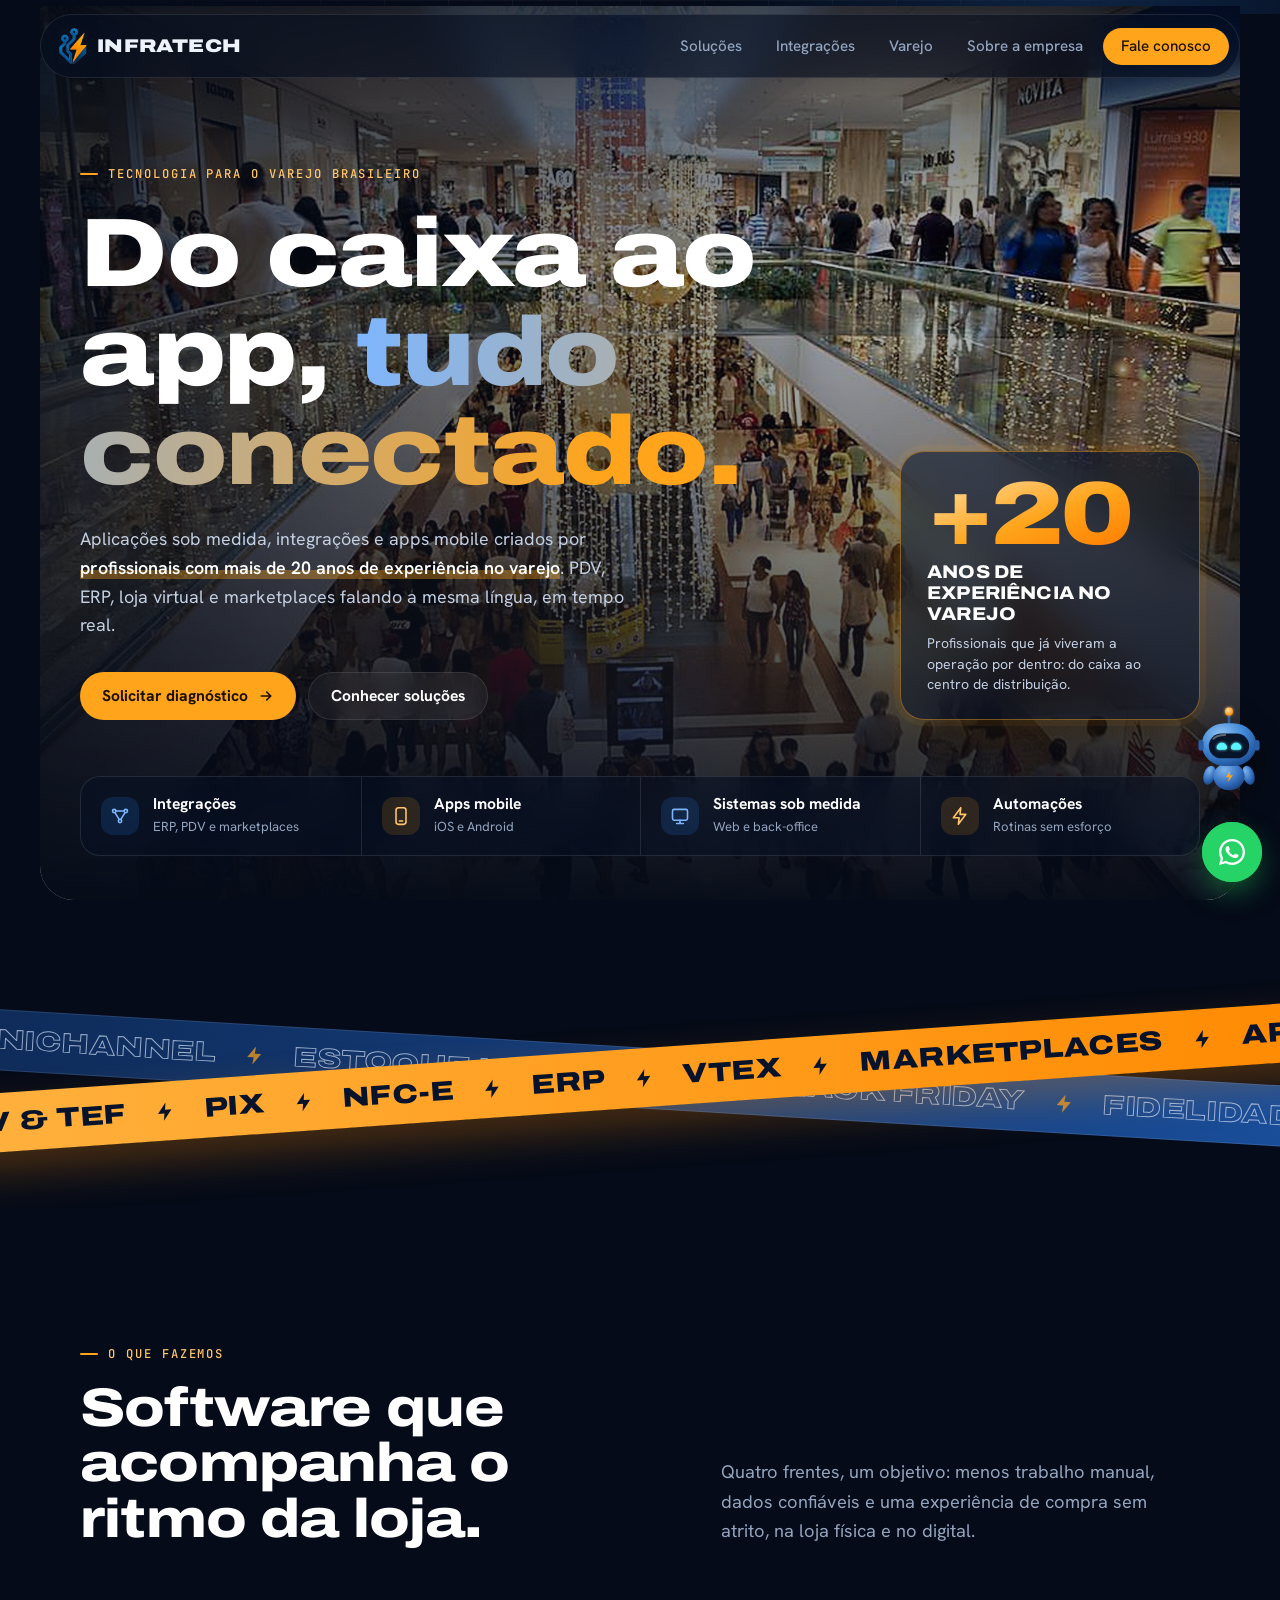
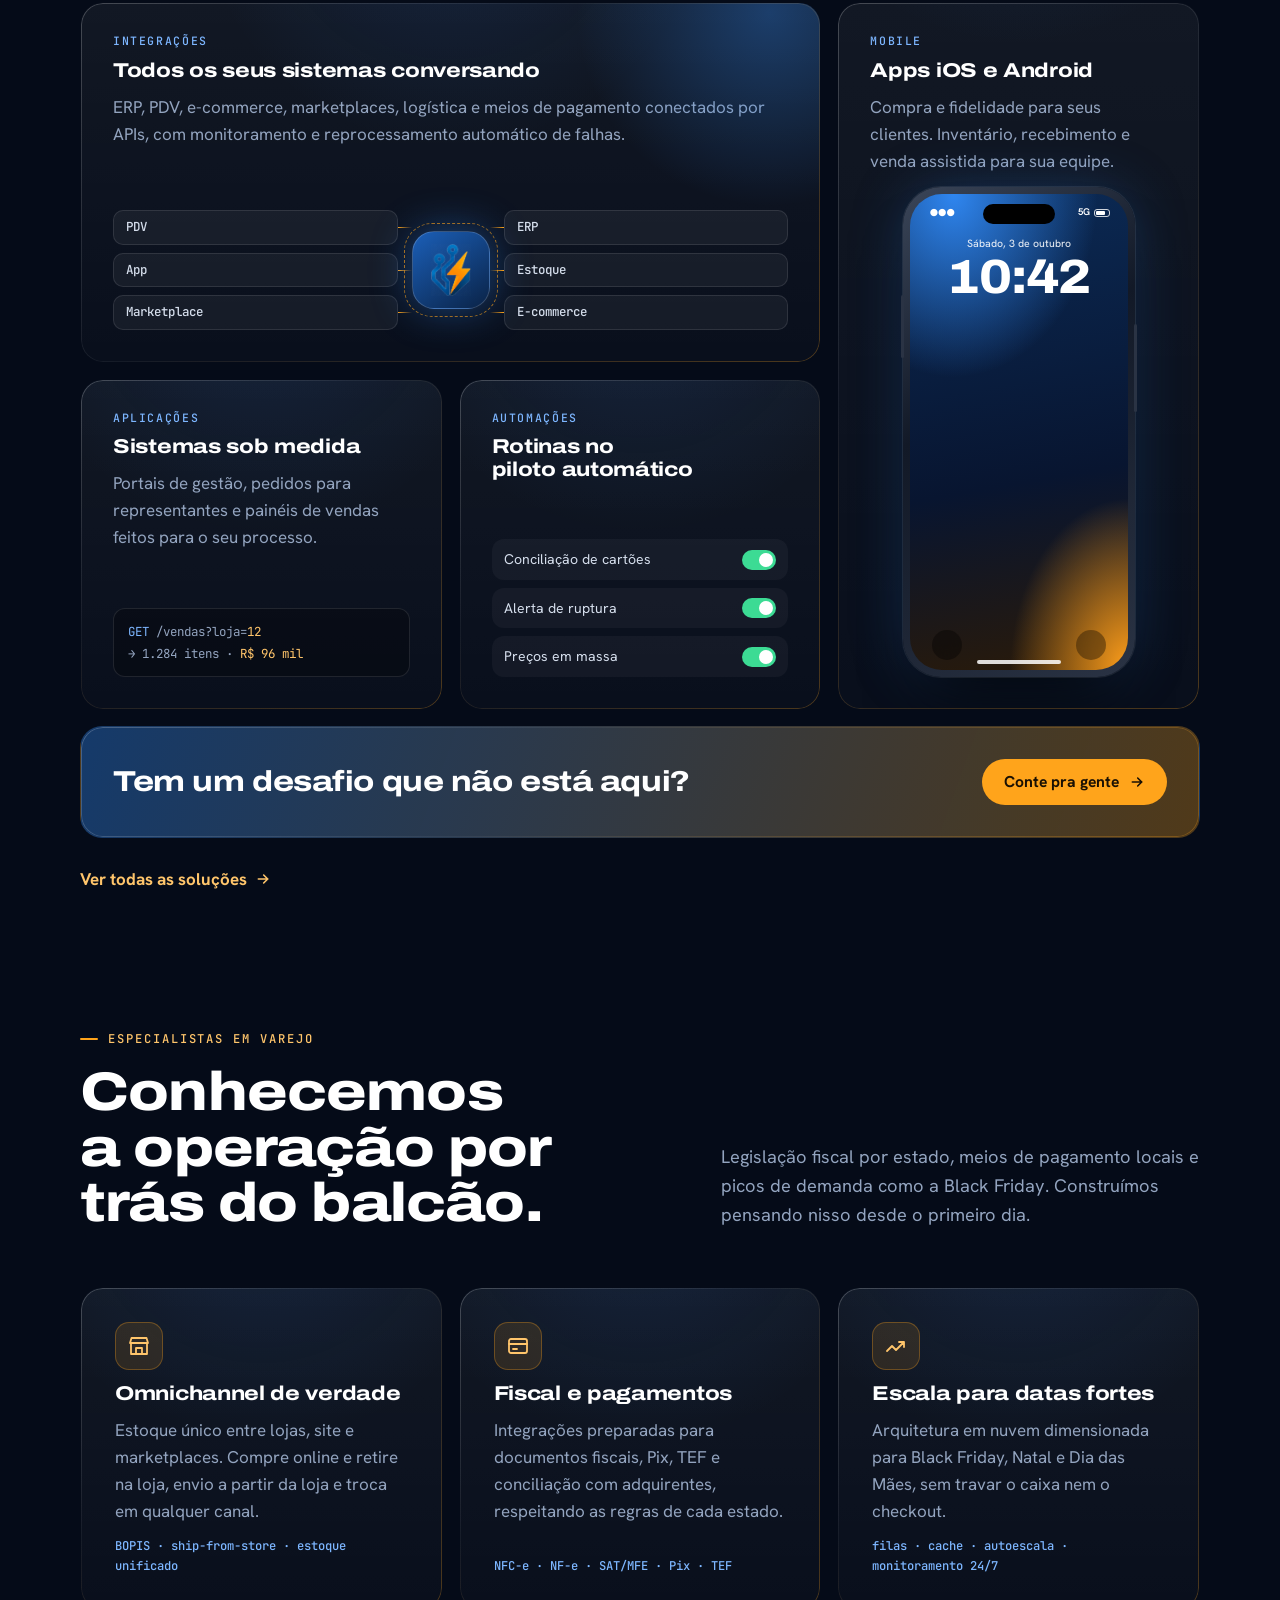
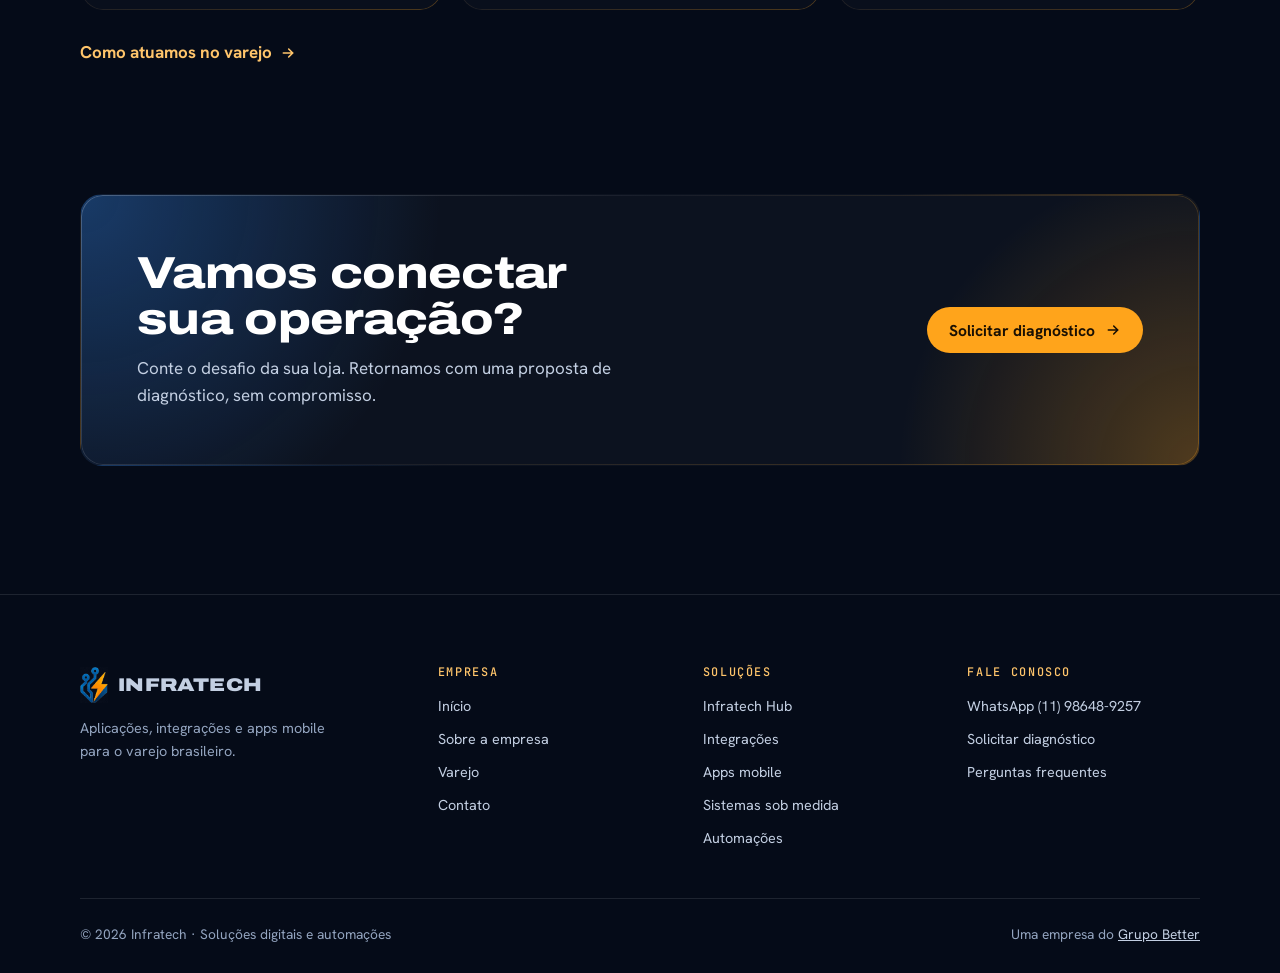
==== commit 48fef40a: "Soluções: adiciona o Infratech Hub com vídeo de apresentação Co-Authored-By: Claude Opus 5.5 <norepl" ====
--- a/index.html
+++ b/index.html
@@ -205,7 +205,7 @@
       </div>
       <div>
         <h4>Soluções</h4>
-        <ul><li><a href="integracoes.html">Integrações</a></li><li><a href="solucoes.html#mobile">Apps mobile</a></li><li><a href="solucoes.html#sistemas">Sistemas sob medida</a></li><li><a href="solucoes.html#automacoes">Automações</a></li></ul>
+        <ul><li><a href="solucoes.html#hub">Infratech Hub</a></li><li><a href="integracoes.html">Integrações</a></li><li><a href="solucoes.html#mobile">Apps mobile</a></li><li><a href="solucoes.html#sistemas">Sistemas sob medida</a></li><li><a href="solucoes.html#automacoes">Automações</a></li></ul>
       </div>
       <div>
         <h4>Fale conosco</h4>
--- a/assets/css/style.css
+++ b/assets/css/style.css
@@ -567,3 +567,7 @@
 .chat-note{padding:0 14px 10px;font-size:.72rem;color:#7F90AA;text-align:center}
 .chat-note a{color:#9FE8BF}
 @media (max-width:560px){.bot-panel{height:min(520px,calc(100vh - 170px))}}
+
+/* Infratech Hub (página Soluções) */
+.hub-video{width:100%;aspect-ratio:16/9;border-radius:14px;background:#050B18;display:block;border:1px solid rgba(255,255,255,.08)}
+.hub-acts{margin-top:26px;display:flex;gap:12px;flex-wrap:wrap}
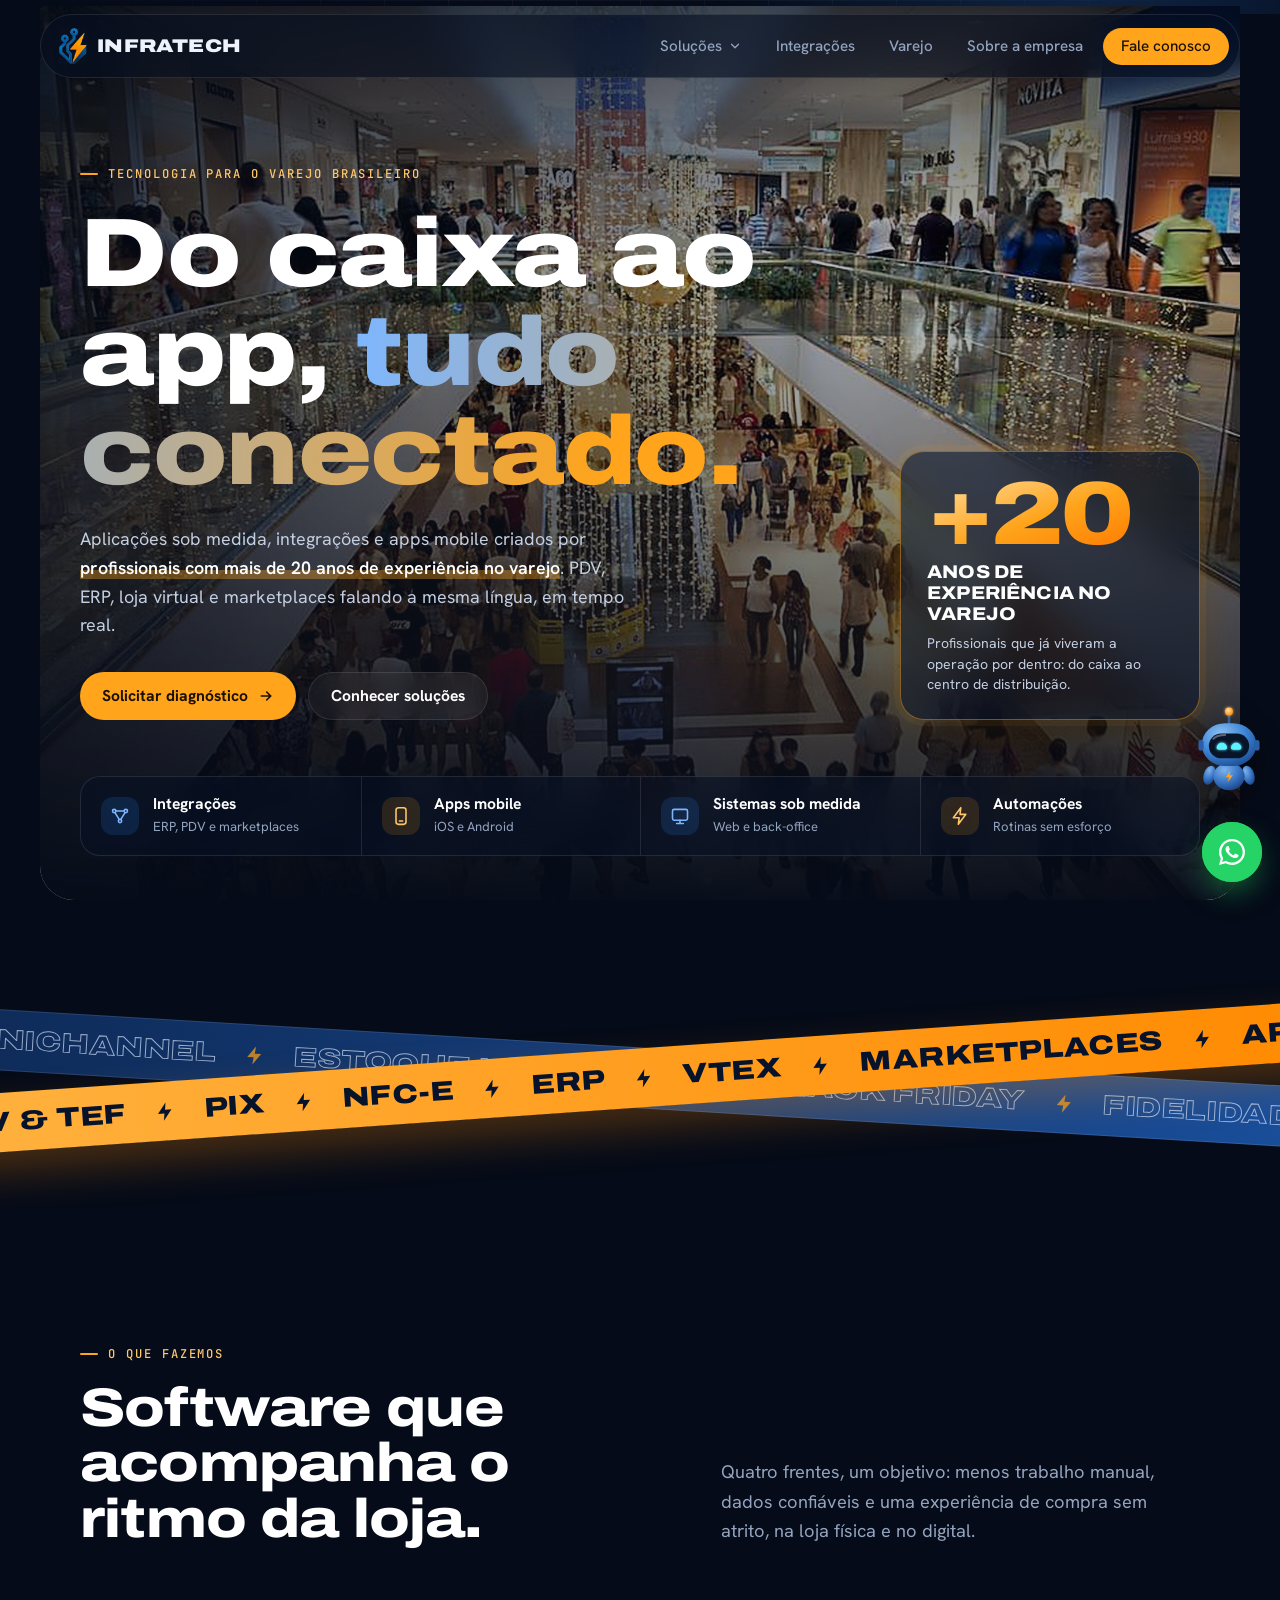
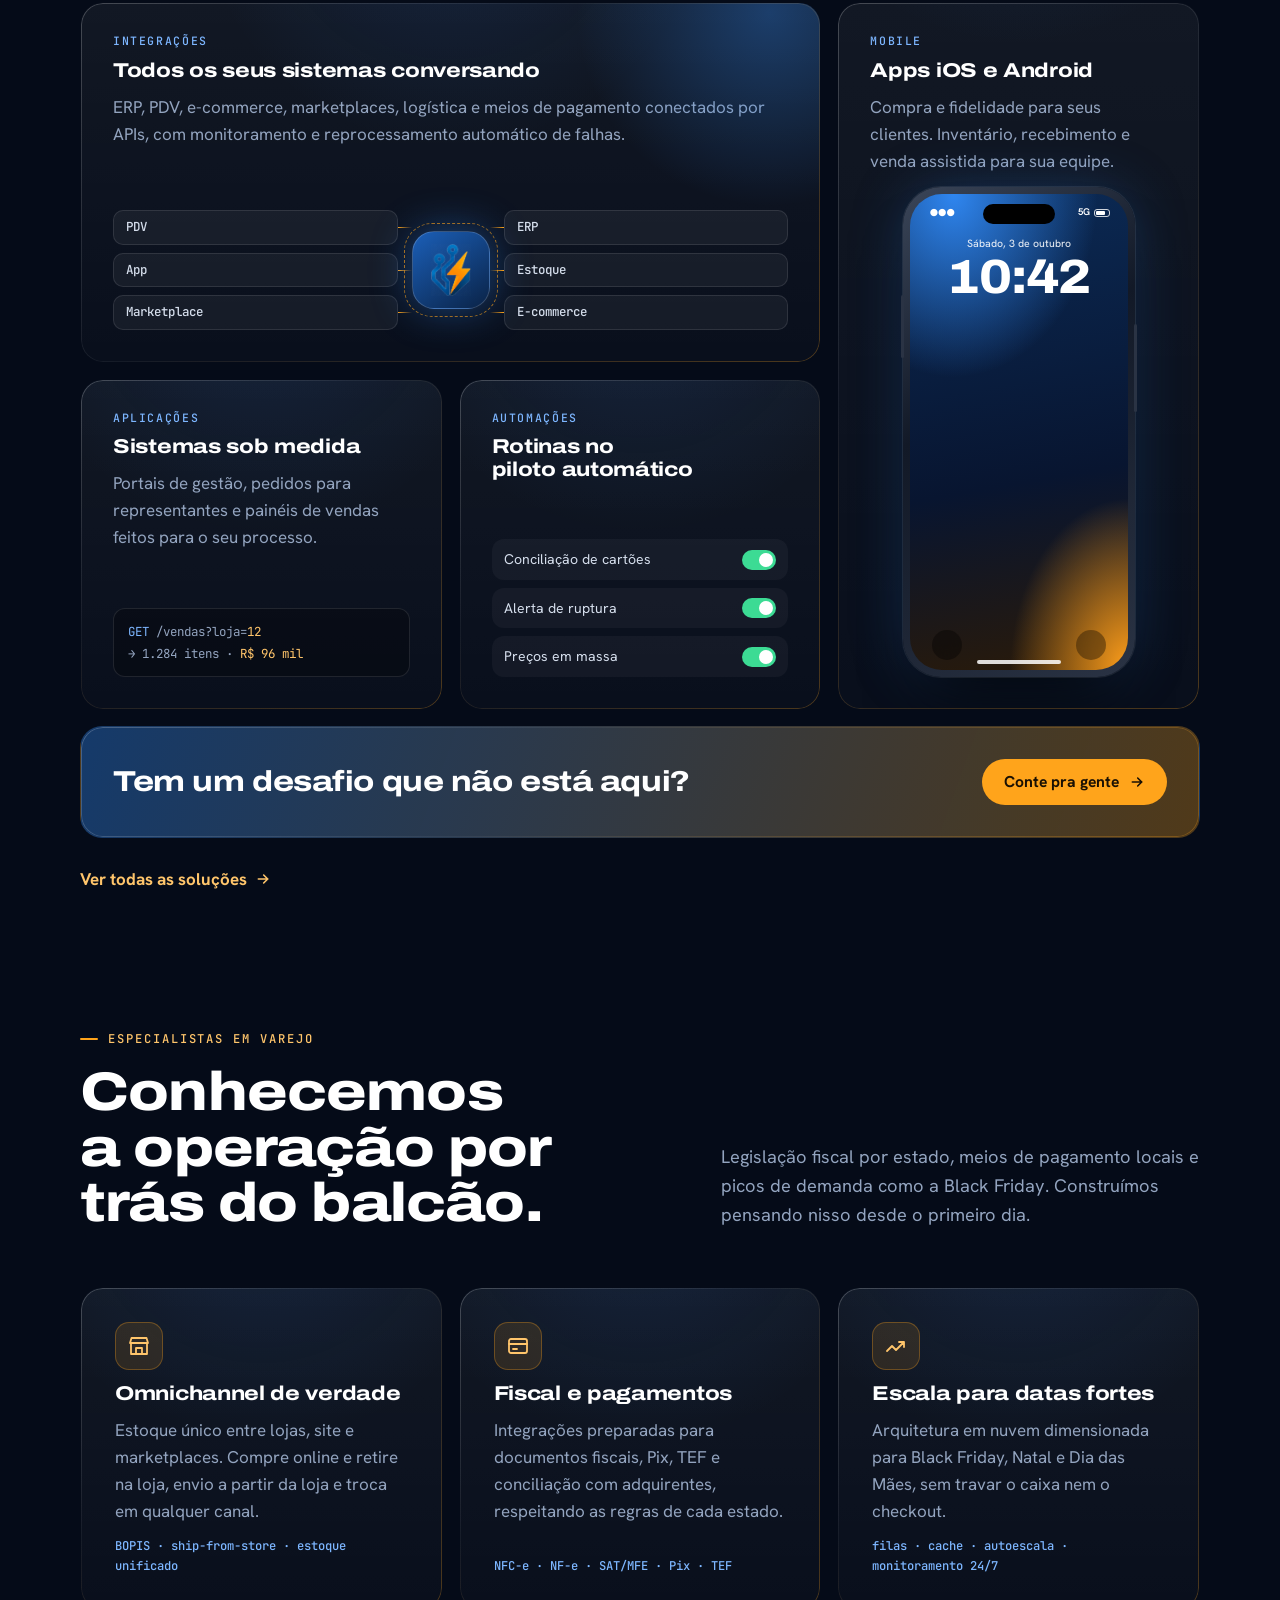
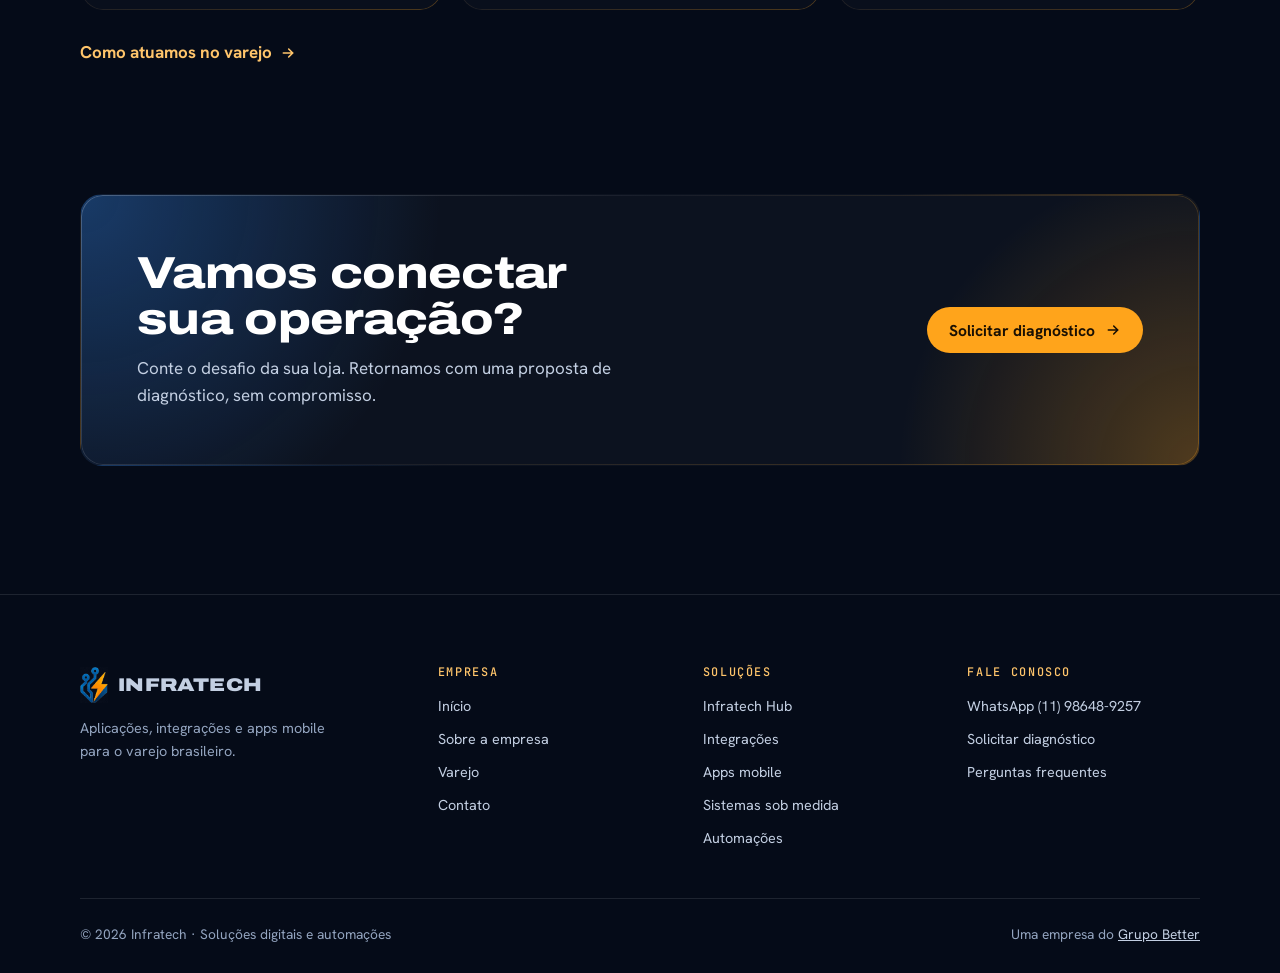
==== commit 5040c049: "Menu: submenu de Soluções com o Hub de vendas Co-Authored-By: Claude Opus 5.5 <noreply@anthropic.com" ====
--- a/index.html
+++ b/index.html
@@ -26,7 +26,13 @@
       <b>INFRATECH</b>
     </a>
     <nav class="links" id="menu" aria-label="Principal">
-      <a href="solucoes.html">Soluções</a>
+      <div class="dd">
+        <a href="solucoes.html" aria-haspopup="true">Soluções<svg class="dd-chev" viewBox="0 0 24 24" aria-hidden="true"><path d="M6 9l6 6 6-6"/></svg></a>
+        <div class="dd-menu"><div class="dd-panel">
+          <a href="solucoes.html#hub"><span class="dd-ic"><svg viewBox="0 0 24 24" aria-hidden="true"><rect x="3" y="3" width="7" height="7" rx="1.5"/><rect x="14" y="3" width="7" height="7" rx="1.5"/><rect x="3" y="14" width="7" height="7" rx="1.5"/><rect x="14" y="14" width="7" height="7" rx="1.5"/></svg></span><span><b>Hub de vendas</b><small>Marketplaces, loja virtual e B2B em um só lugar</small></span></a>
+          <a class="dd-all" href="solucoes.html">Ver todas as soluções <span aria-hidden="true">→</span></a>
+        </div></div>
+      </div>
       <a href="integracoes.html">Integrações</a>
       <a href="varejo.html">Varejo</a>
       <a href="sobre.html">Sobre a empresa</a>
--- a/assets/css/style.css
+++ b/assets/css/style.css
@@ -571,3 +571,32 @@
 /* Infratech Hub (página Soluções) */
 .hub-video{width:100%;aspect-ratio:16/9;border-radius:14px;background:#050B18;display:block;border:1px solid rgba(255,255,255,.08)}
 .hub-acts{margin-top:26px;display:flex;gap:12px;flex-wrap:wrap}
+.hub-demo{margin-top:24px;padding:16px 18px;border-radius:14px;border:1px dashed rgba(255,164,27,.55);background:rgba(255,164,27,.07)}
+.hub-demo p{margin:6px 0 0;color:var(--muted,#9fb0c8)}
+.hub-demo-tag{font:600 .72rem/1 var(--f-mono);letter-spacing:.14em;text-transform:uppercase;color:#FFC56B}
+.hub-cred{color:#fff!important;font-weight:600}
+.hub-cred code{font:500 .9rem var(--f-mono);background:rgba(255,255,255,.1);padding:3px 8px;border-radius:6px;color:#FFC56B}
+
+/* ===== Submenu de Soluções ===== */
+.dd{position:relative}
+.dd>a{display:inline-flex;align-items:center;gap:6px}
+.dd-chev{width:14px;height:14px;stroke:currentColor;stroke-width:2.2;fill:none;stroke-linecap:round;stroke-linejoin:round;transition:transform .2s}
+.dd:hover .dd-chev,.dd:focus-within .dd-chev{transform:rotate(180deg)}
+.dd-menu{position:absolute;top:100%;left:-8px;padding-top:12px;opacity:0;visibility:hidden;transform:translateY(6px);transition:opacity .18s,transform .18s,visibility .18s;z-index:40}
+.dd:hover .dd-menu,.dd:focus-within .dd-menu{opacity:1;visibility:visible;transform:none}
+.dd-panel{min-width:320px;padding:8px;border-radius:20px;background:#08101F;border:1px solid var(--glass-line);box-shadow:0 30px 60px -20px rgba(0,0,0,.8)}
+.links .dd-panel a{display:flex;align-items:flex-start;gap:12px;padding:12px;border-radius:14px;color:#fff;font-size:.95rem}
+.links .dd-panel a:hover{background:rgba(255,255,255,.06)}
+.dd-panel b{display:block;font-weight:600}
+.dd-panel small{display:block;margin-top:3px;color:var(--muted);font-size:.82rem;line-height:1.35}
+.dd-ic{flex:none;width:36px;height:36px;border-radius:10px;display:grid;place-items:center;background:rgba(255,164,27,.12);color:var(--volt)}
+.dd-ic svg{width:18px;height:18px;stroke:currentColor;stroke-width:1.8;fill:none;stroke-linejoin:round}
+.links .dd-panel .dd-all{margin-top:4px;padding:10px 12px;border-top:1px solid var(--glass-line);border-radius:0 0 12px 12px;color:var(--muted);font-size:.85rem;justify-content:space-between}
+.links .dd-panel .dd-all:hover{color:#fff}
+@media (max-width:820px){
+  .dd-chev{display:none}
+  .dd-menu{position:static;opacity:1;visibility:visible;transform:none;padding:0 0 4px 14px}
+  .dd-panel{min-width:0;padding:0;background:none;border:0;box-shadow:none}
+  .links .dd-panel a{padding:10px 12px}
+  .links .dd-panel .dd-all{display:none}
+}
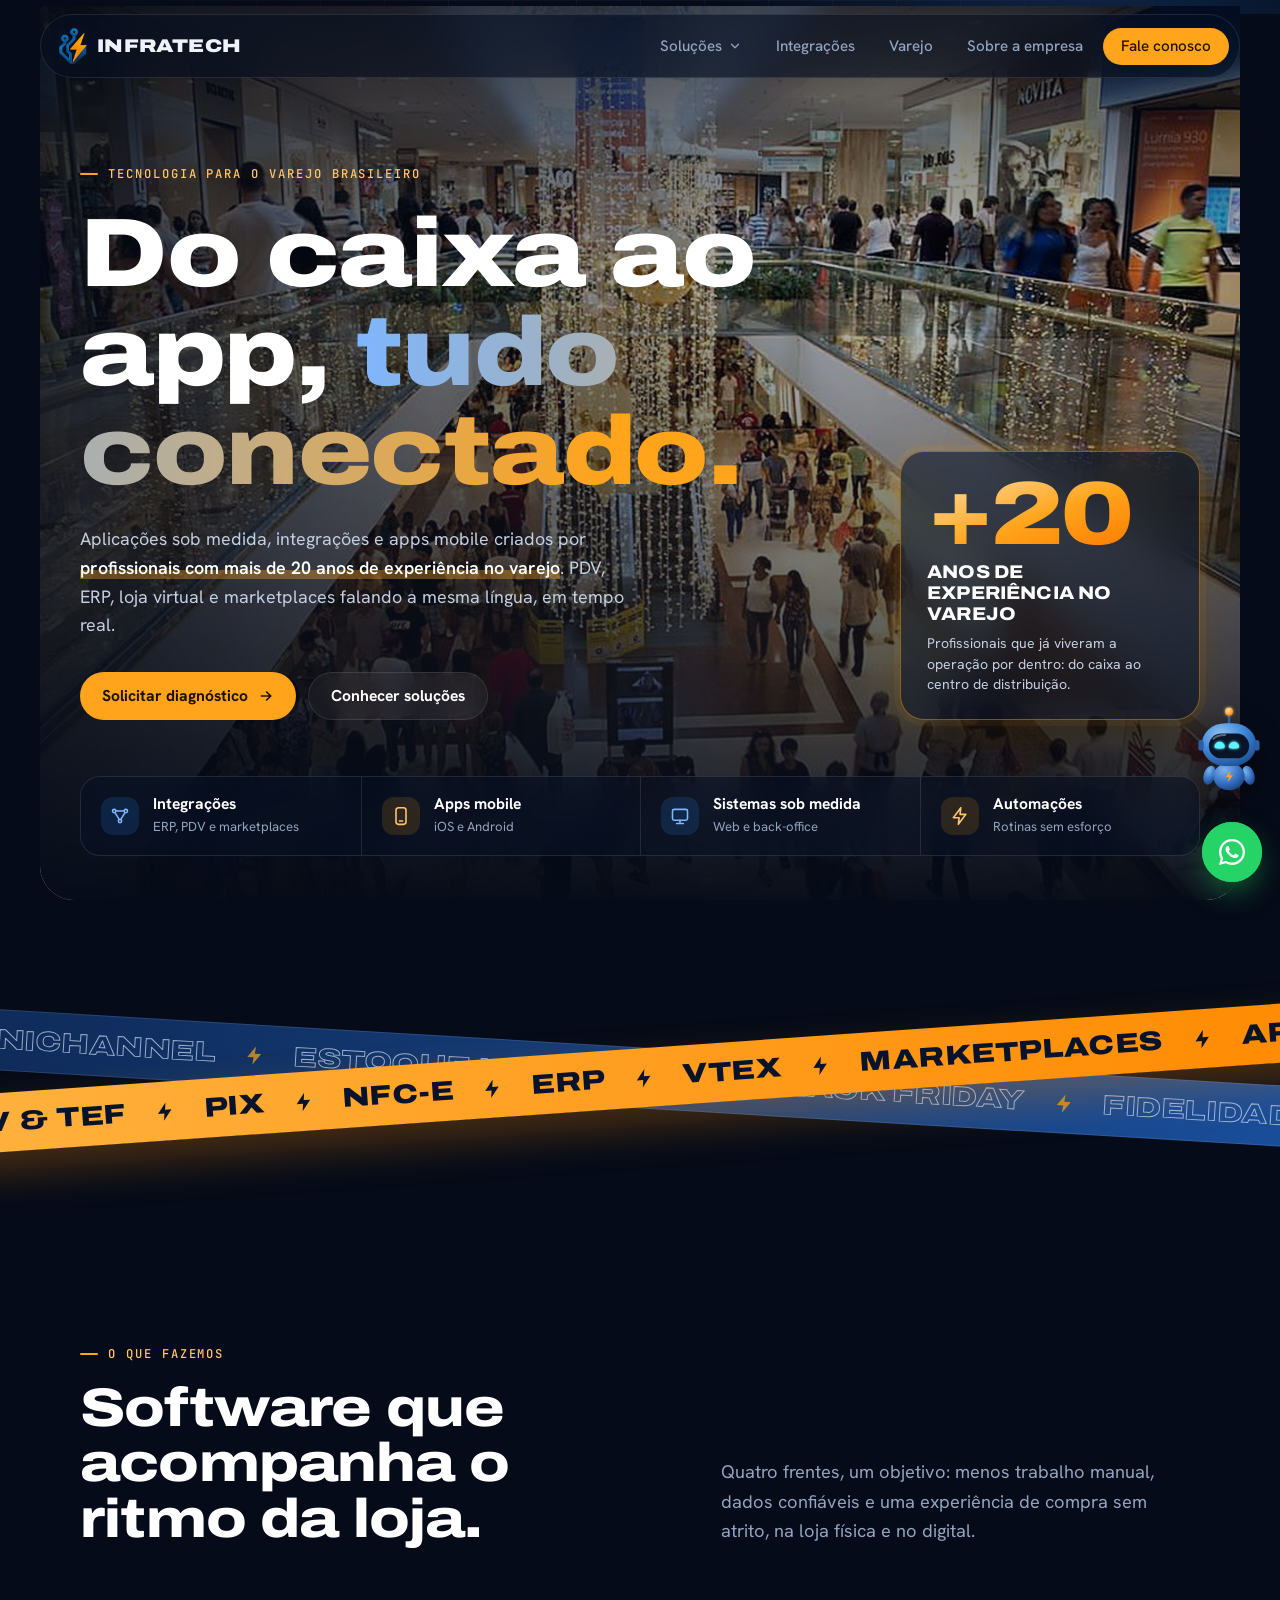
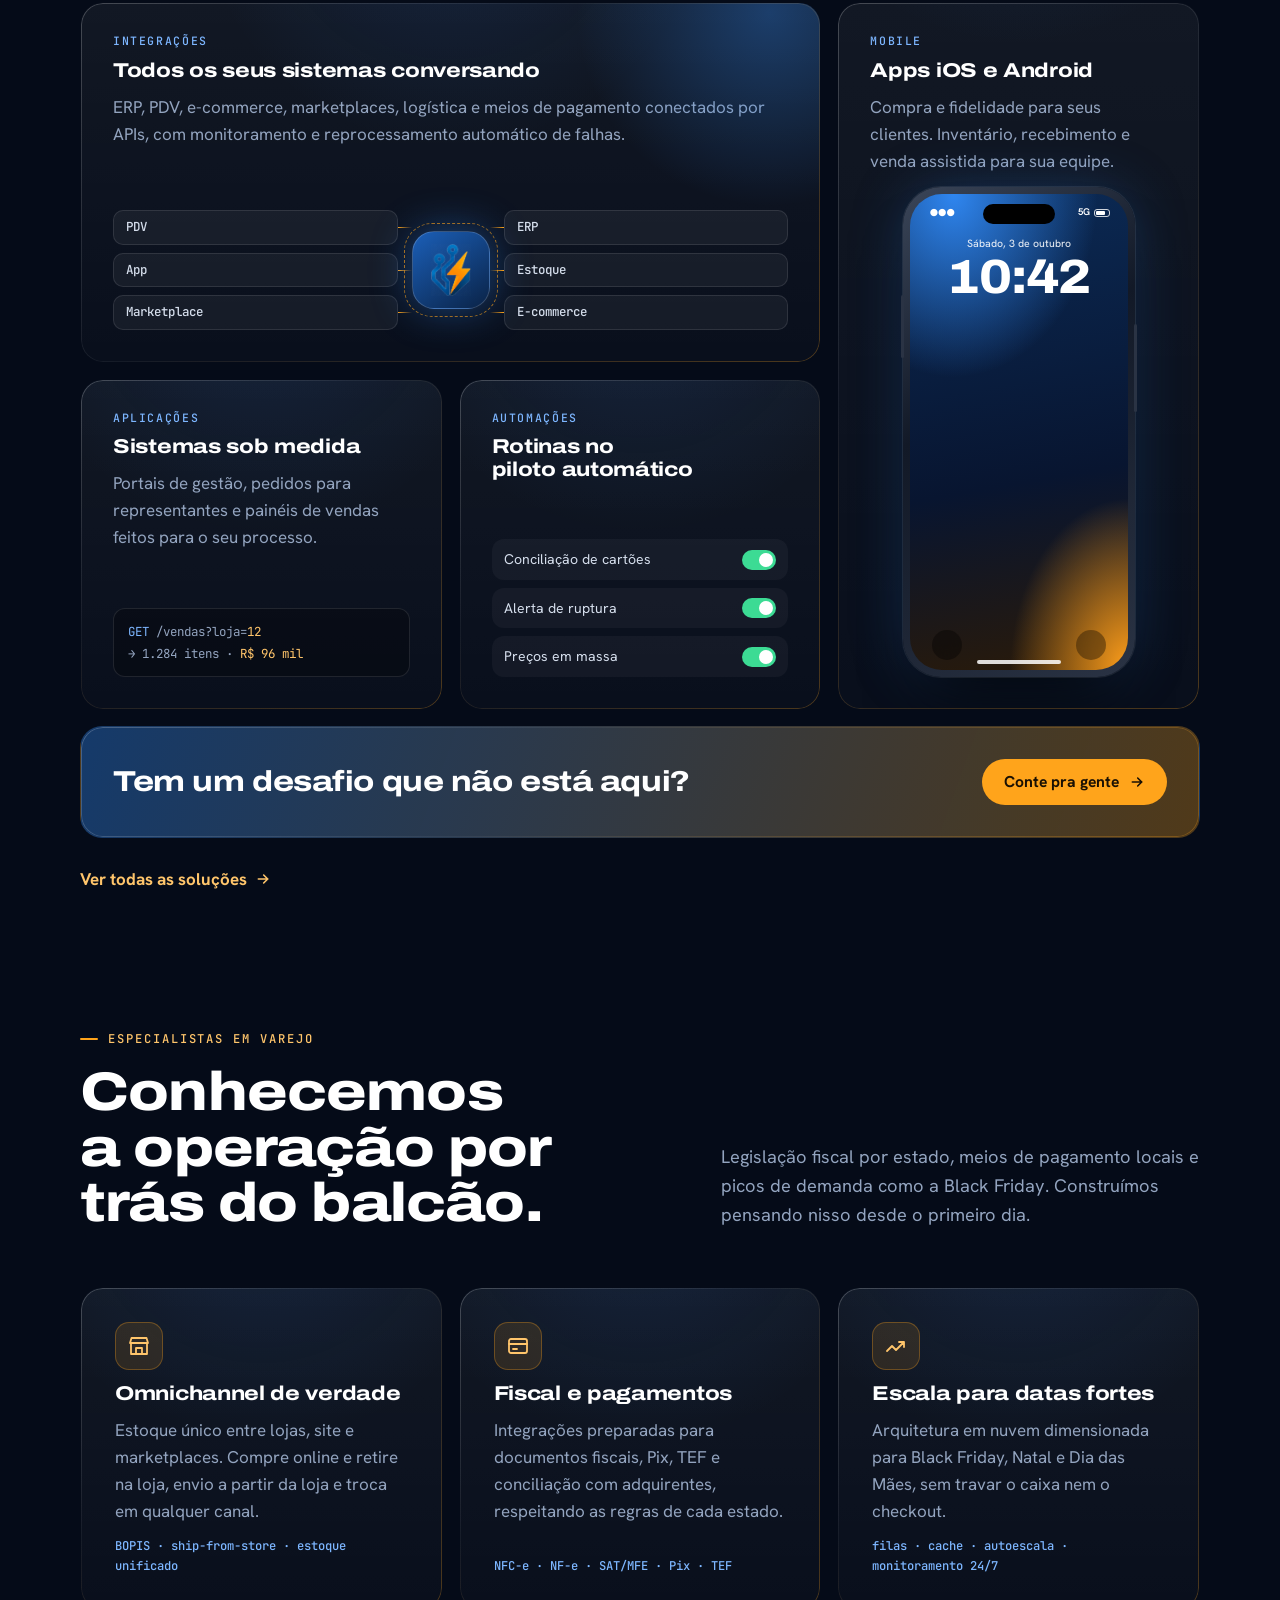
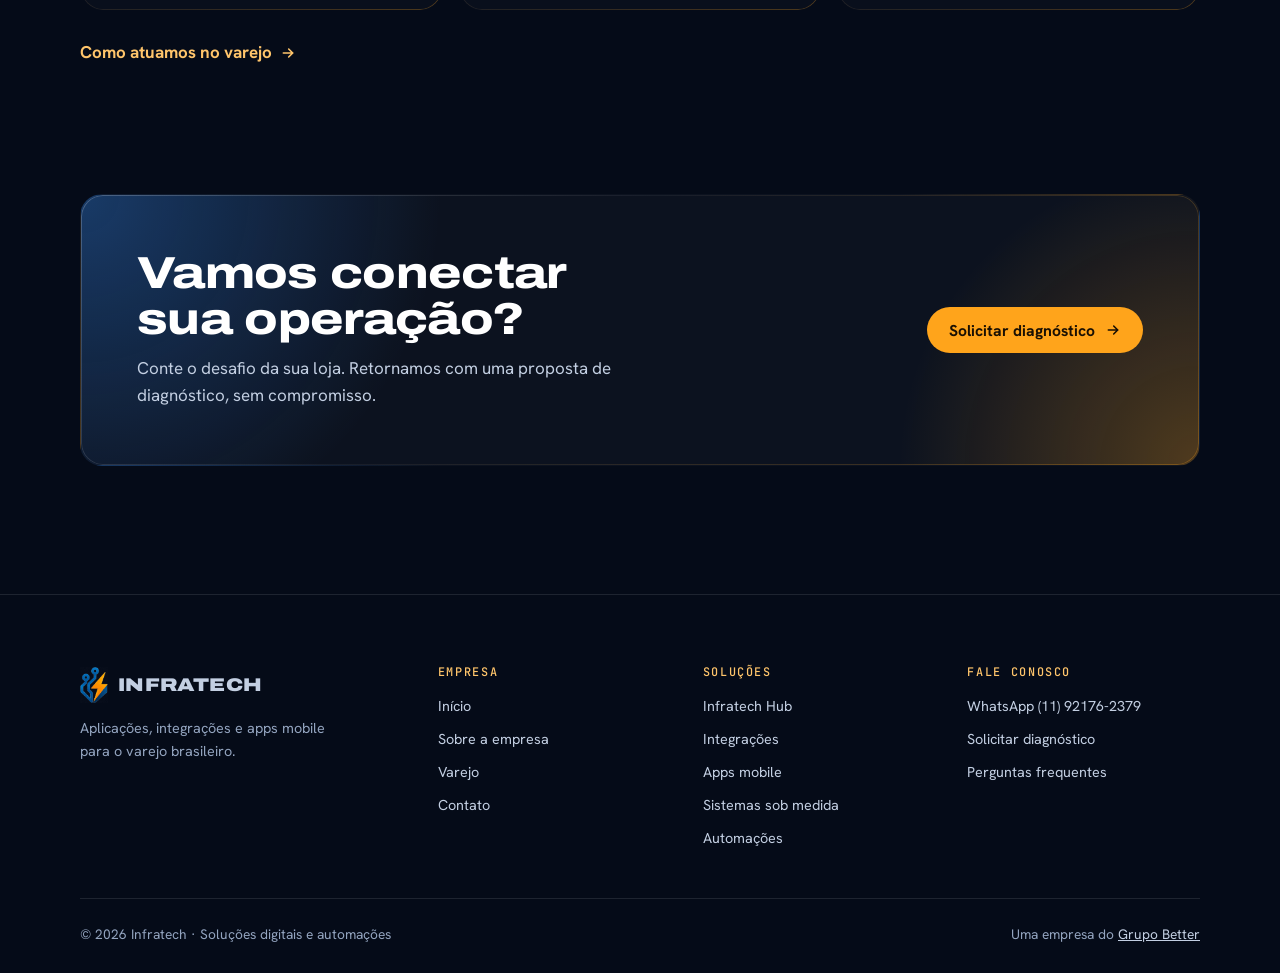
==== commit 9cb8c948: "WhatsApp da Infratech: (11) 92176-2379 Co-Authored-By: Claude Opus 5.5 <noreply@anthropic.com> Claud" ====
--- a/index.html
+++ b/index.html
@@ -215,7 +215,7 @@
       </div>
       <div>
         <h4>Fale conosco</h4>
-        <ul><li><a href="https://wa.me/5511986489257?text=Ol%C3%A1!%20Vim%20pelo%20site%20da%20Infratech%20e%20gostaria%20de%20saber%20mais." target="_blank" rel="noopener">WhatsApp (11) 98648-9257</a></li><li><a href="contato.html">Solicitar diagnóstico</a></li><li><a href="contato.html#perguntas">Perguntas frequentes</a></li></ul>
+        <ul><li><a href="https://wa.me/5511921762379?text=Ol%C3%A1!%20Vim%20pelo%20site%20da%20Infratech%20e%20gostaria%20de%20saber%20mais." target="_blank" rel="noopener">WhatsApp (11) 92176-2379</a></li><li><a href="contato.html">Solicitar diagnóstico</a></li><li><a href="contato.html#perguntas">Perguntas frequentes</a></li></ul>
       </div>
     </div>
     <div class="foot-bottom"><span>© <span data-ano>2026</span> Infratech · Soluções digitais e automações</span><span class="foot-grupo">Uma empresa do <a href="sobre.html#grupo">Grupo Better</a></span></div>
@@ -242,7 +242,7 @@
       <input id="chat-input" name="mensagem" type="text" maxlength="600" autocomplete="off" placeholder="Digite sua mensagem…">
       <button type="submit" aria-label="Enviar"><svg viewBox="0 0 24 24" aria-hidden="true"><path d="M4 12l16-8-6 16-2-6-8-2z"/></svg></button>
     </form>
-    <p class="chat-note">Assistente com IA, pode cometer erros. <a href="https://wa.me/5511986489257?text=Ol%C3%A1!%20Vim%20pelo%20site%20da%20Infratech%20e%20gostaria%20de%20falar%20com%20um%20especialista." target="_blank" rel="noopener">Falar com uma pessoa</a></p>
+    <p class="chat-note">Assistente com IA, pode cometer erros. <a href="https://wa.me/5511921762379?text=Ol%C3%A1!%20Vim%20pelo%20site%20da%20Infratech%20e%20gostaria%20de%20falar%20com%20um%20especialista." target="_blank" rel="noopener">Falar com uma pessoa</a></p>
   </div>
   <button class="bot" type="button" aria-label="Abrir assistente Infratech" aria-expanded="false" aria-controls="bot-panel">
     <svg viewBox="0 0 120 140" aria-hidden="true">
@@ -270,7 +270,7 @@
   <span class="bot-shadow" aria-hidden="true"></span>
 </div>
 
-<a class="wa-float" href="https://wa.me/5511986489257?text=Ol%C3%A1!%20Vim%20pelo%20site%20da%20Infratech%20e%20gostaria%20de%20saber%20mais." target="_blank" rel="noopener" aria-label="Conversar no WhatsApp: (11) 98648-9257">
+<a class="wa-float" href="https://wa.me/5511921762379?text=Ol%C3%A1!%20Vim%20pelo%20site%20da%20Infratech%20e%20gostaria%20de%20saber%20mais." target="_blank" rel="noopener" aria-label="Conversar no WhatsApp: (11) 92176-2379">
   <svg viewBox="0 0 32 32" aria-hidden="true"><path d="M16.04 3C8.86 3 3.03 8.82 3.03 16c0 2.3.6 4.54 1.74 6.52L3 29l6.65-1.74A12.95 12.95 0 0 0 16.04 29C23.2 29 29 23.18 29 16S23.2 3 16.04 3zm0 23.62c-1.95 0-3.87-.52-5.54-1.52l-.4-.24-3.95 1.03 1.06-3.85-.26-.4A10.6 10.6 0 0 1 5.4 16c0-5.86 4.77-10.63 10.64-10.63 5.86 0 10.62 4.77 10.62 10.63 0 5.87-4.76 10.62-10.62 10.62zm5.83-7.95c-.32-.16-1.89-.93-2.18-1.04-.3-.1-.5-.16-.72.16-.21.32-.82 1.04-1 1.25-.19.21-.37.24-.69.08-.32-.16-1.35-.5-2.57-1.59-.95-.85-1.59-1.9-1.78-2.21-.18-.32-.02-.5.14-.65.15-.14.32-.37.48-.56.16-.19.21-.32.32-.53.1-.21.05-.4-.03-.56-.08-.16-.72-1.73-.98-2.37-.26-.62-.52-.54-.72-.55h-.61c-.21 0-.56.08-.85.4-.29.32-1.11 1.09-1.11 2.65s1.14 3.08 1.3 3.29c.16.21 2.24 3.42 5.43 4.8.76.33 1.35.52 1.81.67.76.24 1.45.2 2 .12.61-.09 1.89-.77 2.15-1.52.27-.74.27-1.38.19-1.52-.08-.13-.29-.21-.61-.37z"/></svg><span class="wa-tip">Fale no WhatsApp</span>
 </a>
 
